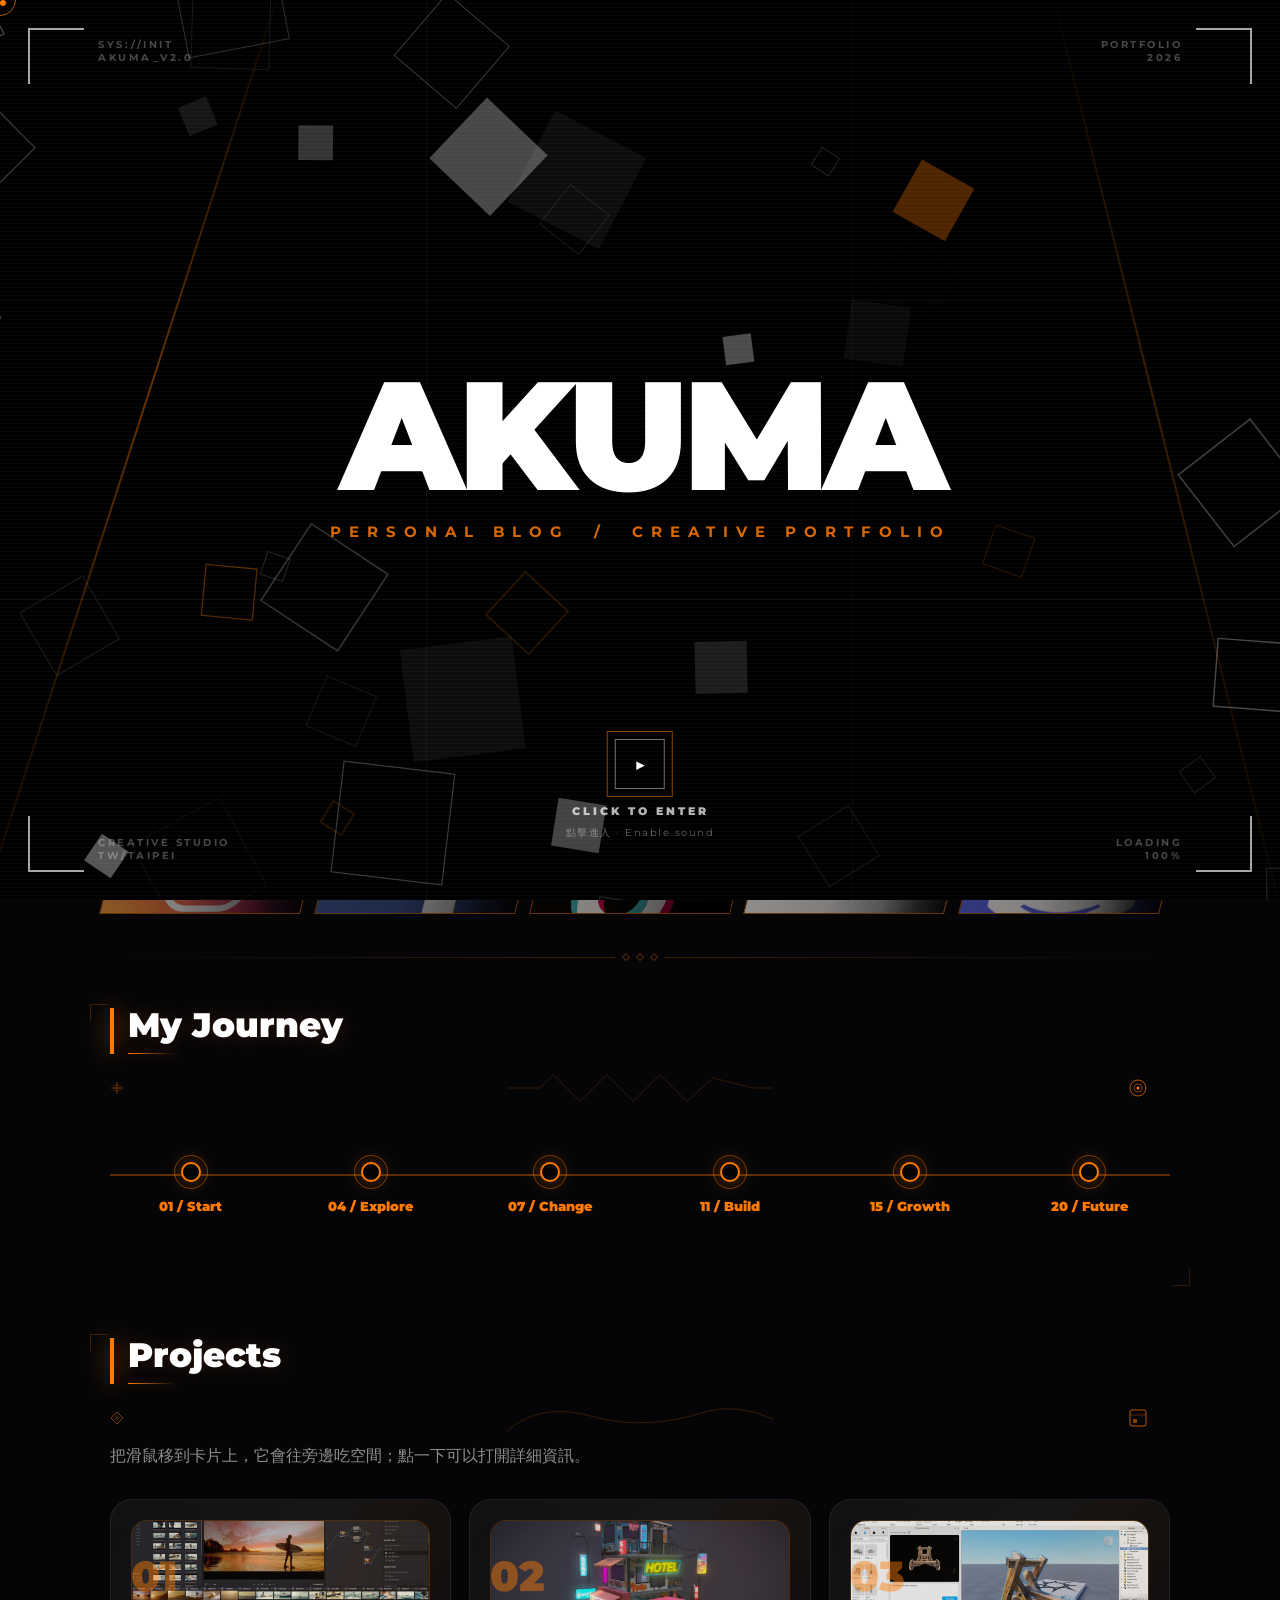
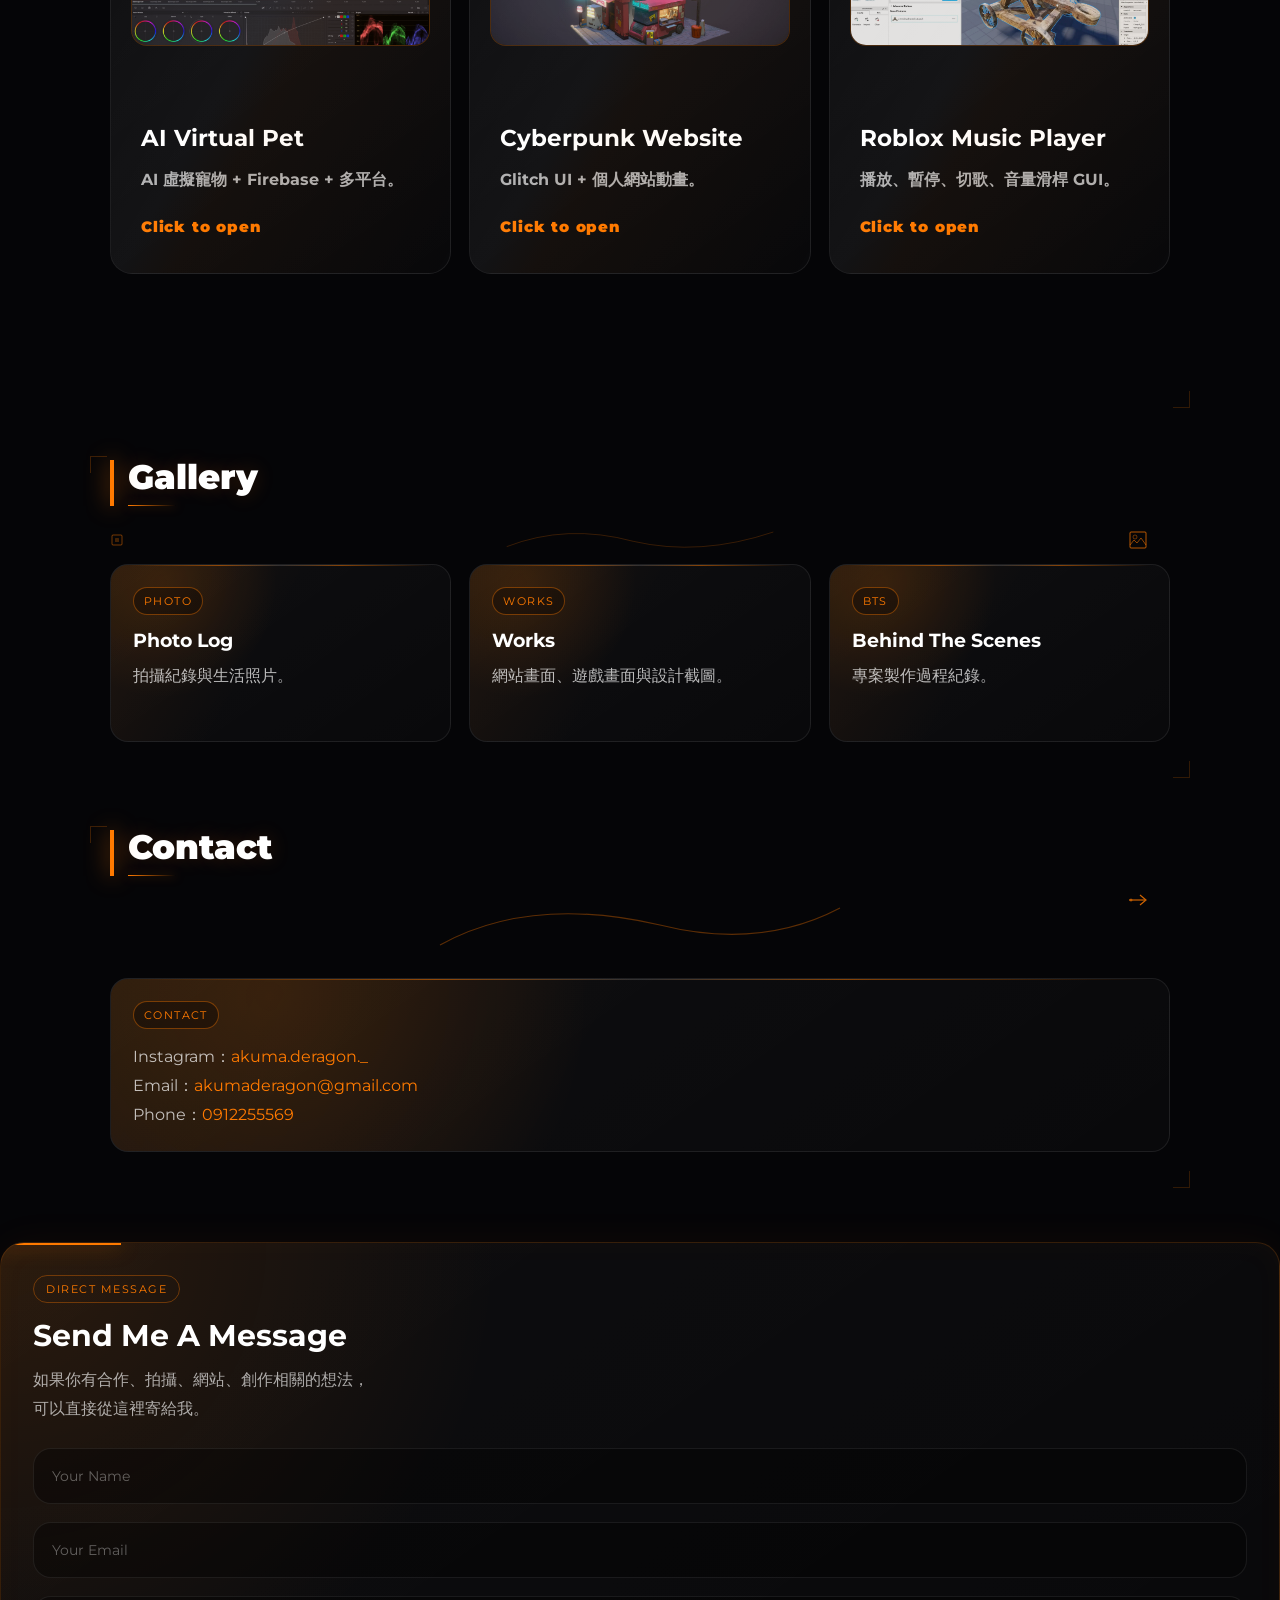
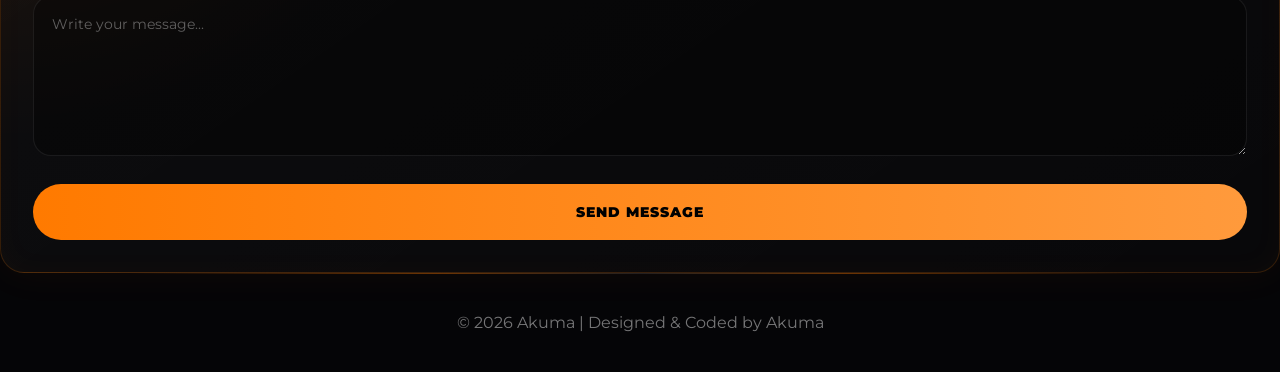
==== index.html @ a2ca06d3 "Rename 個人網頁.html to index.html" ====
<!DOCTYPE html>
<html lang="zh-Hant">
<head>
<meta charset="UTF-8">
<meta name="viewport" content="width=device-width, initial-scale=1.0">
<title>AKUMA</title>

<link href="https://fonts.googleapis.com/css2?family=Montserrat:wght@700;800;900&display=swap" rel="stylesheet">
<link rel="stylesheet" href="個人網站.css">
</head>

<body>

<div id="luxLines" aria-hidden="true"></div>

<div id="cursor"></div>
<div id="cursorDot"></div>

<canvas id="particleCanvas"></canvas>
<div id="pageVeil"></div>

<!-- ══ BRUTALIST GEOMETRIC INTRO ══ -->
<div id="geoIntro">
  <div id="sceneWipe">
  <div class="wipeCore"></div>
</div>
<div id="wipeTransition"></div>
  <!-- corner brackets -->
  <div class="geoBracket tl"></div>
  <div class="geoBracket tr"></div>
  <div class="geoBracket bl"></div>
  <div class="geoBracket br"></div>

  <!-- HUD labels -->
  <div class="geoHud topLeft">SYS://INIT<br>AKUMA_v2.0</div>
  <div class="geoHud topRight">PORTFOLIO<br>2026</div>
  <div class="geoHud botLeft">CREATIVE STUDIO<br>TW/TAIPEI</div>
  <div class="geoHud botRight">LOADING<br><span id="geoLoadPct">000</span>%</div>

  <!-- diagonal accents -->
  <div class="geoDiag" style="left:22%;top:-20px;transform:rotate(18deg);"></div>
  <div class="geoDiag" style="right:18%;top:-20px;transform:rotate(-14deg);opacity:.6;"></div>

  <!-- grid lines -->
  <div class="geoGridH" style="top:33.3%"></div>
  <div class="geoGridH" style="top:66.6%"></div>
  <div class="geoGridV" style="left:33.3%"></div>
  <div class="geoGridV" style="left:66.6%"></div>

  <!-- rotating squares canvas -->
  <canvas class="geoCanvas" id="geoCanvas"></canvas>

  <!-- white flash -->
  <div id="geoFlash"></div>

  <!-- main text -->
  <div id="geoTextBlock">
    <div id="geoName">AKUMA</div>
    <div id="geoSub">Personal Blog &nbsp;/&nbsp; Creative Portfolio</div>
  </div>

  <!-- enter button -->
  <div id="geoEnterBtn">
    <div class="geoEnterRing">
      <div class="geoEnterIcon">▶</div>
    </div>
    <h2>CLICK TO ENTER</h2>
    <p>點擊進入 · Enable sound</p>
  </div>



  <!-- SCENE 2：AKUMA 5 → 7 → 9 字樣動畫（由個人網頁(1)結合） -->
  <div id="akumaStageScene">
    <div class="personFlash" id="personFlash"></div>

    <div id="textStage">
      <div id="mainText">AKUMA</div>

      <div id="stageWords">
        <div>akuma akuma akuma</div>
        <div>akuma akuma akuma</div>
        <div>akuma akuma akuma</div>
        <div>akuma akuma akuma</div>
        <div>akuma akuma akuma</div>
        <div>akuma akuma akuma</div>
        <div>akuma akuma akuma</div>
        <div>akuma akuma akuma</div>
        <div>akuma akuma akuma</div>
      </div>
    </div>
  </div>

  <audio id="glitchSound" preload="none" src="glitch.mp3"></audio>
  <audio id="enterSound" preload="none" src="enter.mp3"></audio>
  <audio id="stageHitSound" preload="none" src="stage-hit.mp3"></audio>
  <audio id="siteBgm" preload="auto" src="site-bgm.mp3" loop></audio>

</div>
<!-- ══ END INTRO ══ -->

<div id="site">

<header>
  <nav>
    <a class="logo" href="#">A<span>K</span>UMA</a>

    <div class="navLinks">
      <a href="#about">About</a>
      <a href="#myjourney">My Journey</a>
      <a href="#projects">Projects</a>
      <a href="#gallery">Gallery</a>
      <a href="#contact">Contact</a>
    </div>
  </nav>
</header>

<section class="hero bannerHero">
  <div class="heroTopLine"></div>
  <div class="heroBottomLine"></div>

  <!-- decorative corner brackets -->
  <div class="heroBracket tl"></div>
  <div class="heroBracket br"></div>
  <!-- scan stripe accent -->
  <div class="heroScanStripe"></div>
  <!-- diagonal neon slash -->
  <div class="heroSlash"></div>
  <!-- system tag -->
  <div class="heroSysTag">SYS://AKUMA_PORTFOLIO_v2.0</div>

  <div class="heroLeft">
    <h1 class="stageTitle">
      <span data-text="akuma">akuma</span>
    </h1>

    <p class="subTitle">personal blog / creative portfolio</p>

    <div class="heroTextBox">
      <p>
        我把遊戲、網站、影像和音樂做成自己的世界觀。<br>
        這裡會記錄我的作品、經歷、想法和創作過程。
      </p>
    </div>
  </div>

  <div class="heroRight bannerProfile">
    <div class="profileFrame">
      <div class="scarX"></div>
      <img src="akuma2.png" alt="Akuma Profile">
      <div class="profileGlow"></div>
    </div>
  </div>
  </div>

</section>

<section class="section" id="about">
  <h2 class="sectionTitle">About Me</h2>

  <div class="sectionDeco" aria-hidden="true">
    <svg class="decoPath" viewBox="0 0 420 60" fill="none">
      <path d="M 10,45 Q 80,8 180,30 Q 260,48 380,15" stroke="rgba(255,122,0,0.3)" stroke-width="1" stroke-dasharray="5 4" fill="none"/>
    </svg>
    <!-- SVG 幾何終點 -->
    <svg class="decoGeoEnd" viewBox="0 0 22 22" fill="none" xmlns="http://www.w3.org/2000/svg">
      <rect x="6" y="6" width="10" height="10" stroke="rgba(255,122,0,0.85)" stroke-width="1.2" transform="rotate(45 11 11)"/>
      <circle cx="11" cy="11" r="2" fill="#ff7a00" opacity="0.9"/>
    </svg>
    <!-- SVG 幾何起點 -->
    <svg class="decoGeoStart" viewBox="0 0 14 14" fill="none" xmlns="http://www.w3.org/2000/svg">
      <polygon points="7,1 13,7 7,13 1,7" stroke="rgba(255,122,0,0.5)" stroke-width="1" fill="none"/>
    </svg>
  </div>

  <div class="aboutBox decoratedBox">
    <div class="boxTag">ABOUT / AKUMA</div>
    <p>
      我是 Akuma，喜歡做有氛圍、有節奏、有世界觀的作品。<br><br>
      我的風格偏向 Cyberpunk、Glitch、Dark UI 和 Neon。  
      我想把網站、影像、遊戲、音樂都做成像一個完整宇宙一樣的東西。
    </p>
  </div>
</section>

<section class="socialStripSection">
  <div class="socialStrip">

    <a href="https://instagram.com/akuma.deragon._" target="_blank" class="socialSlash">
      <div class="socialIcon">
        <img src="instagram.png" alt="Instagram">
      </div>
      <div class="socialText">
        <span>IG</span>
        <strong>Instagram</strong>
      </div>
    </a>

    <a href="https://discord.com/channels/679627507003293696/900736763436339302/1498738685599023104" target="_blank" class="socialSlash">
      <div class="socialIcon">
        <img src="facebook.png" alt="Facebook">
      </div>
      <div class="socialText">
        <span>FB</span>
        <strong>Facebook</strong>
      </div>
    </a>

    <a href="https://www.tiktok.com/@akufilmsstudio?is_from_webapp=1&sender_device=pc" target="_blank" class="socialSlash">
      <div class="socialIcon">
        <img src="tiktok.png" alt="TikTok">
      </div>
      <div class="socialText">
        <span>TT</span>
        <strong>TikTok</strong>
      </div>
    </a>

    <a href="https://www.youtube.com/@akumaderagon" target="_blank" class="socialSlash">
      <div class="socialIcon">
        <img src="youtube.png" alt="YouTube">
      </div>
      <div class="socialText">
        <span>YT</span>
        <strong>YouTube</strong>
      </div>
    </a>

    <a href="https://discord.gg/h5Q9GkmM" target="_blank" class="socialSlash">
      <div class="socialIcon">
        <img src="discord.png" alt="Discord">
      </div>
      <div class="socialText">
        <span>DC</span>
        <strong>Discord</strong>
      </div>
    </a>

  </div>
</section>

<div class="luxDivider" aria-hidden="true"><div class="luxDivDiamond"></div><div class="luxDivDiamond"></div><div class="luxDivDiamond"></div></div>

<section class="section" id="myjourney">
  <h2 class="sectionTitle">My Journey</h2>

  <div class="sectionDeco" aria-hidden="true">
    <svg class="decoPath" viewBox="0 0 420 60" fill="none">
      <path d="M 10,30 L 60,30 L 80,10 L 120,50 L 160,10 L 200,50 L 240,10 L 280,50 L 320,15 L 380,30 L 410,30" stroke="rgba(255,122,0,0.28)" stroke-width="1" stroke-dasharray="4 4" fill="none"/>
    </svg>
    <svg class="decoGeoEnd" viewBox="0 0 22 22" fill="none" xmlns="http://www.w3.org/2000/svg">
      <circle cx="11" cy="11" r="8" stroke="rgba(255,122,0,0.7)" stroke-width="1"/>
      <circle cx="11" cy="11" r="4" stroke="rgba(255,122,0,0.5)" stroke-width="1"/>
      <circle cx="11" cy="11" r="1.5" fill="#ff7a00"/>
    </svg>
    <svg class="decoGeoStart" viewBox="0 0 14 14" fill="none" xmlns="http://www.w3.org/2000/svg">
      <line x1="7" y1="1" x2="7" y2="13" stroke="rgba(255,122,0,0.4)" stroke-width="1"/>
      <line x1="1" y1="7" x2="13" y2="7" stroke="rgba(255,122,0,0.4)" stroke-width="1"/>
      <rect x="4" y="4" width="6" height="6" stroke="rgba(255,122,0,0.3)" stroke-width="0.8" fill="none"/>
    </svg>
  </div>

  <div class="horizontalTimeline">

    <div class="timePoint">
      <button class="dot" type="button"></button>
      <span>01 / Start</span>

      <div class="story">
        <p>
          這是故事的開始。那時候我開始真正思考自己想做什麼。
        </p>
      </div>
    </div>

    <div class="timePoint">
      <button class="dot" type="button"></button>
      <span>04 / Explore</span>

      <div class="story">
        <p>
          我開始接觸不同的創作方式，像是網站、剪輯、音樂和遊戲。
        </p>
      </div>
    </div>

    <div class="timePoint">
      <button class="dot" type="button"></button>
      <span>07 / Change</span>

      <div class="story">
        <p>
          某些事情改變了我的方向，也讓我重新看待創作。
        </p>
      </div>
    </div>

    <div class="timePoint">
      <button class="dot" type="button"></button>
      <span>11 / Build</span>

      <div class="story">
        <p>
          我開始把想法真的做出來，不只是想，而是慢慢變成作品。
        </p>
      </div>
    </div>

    <div class="timePoint">
      <button class="dot" type="button"></button>
      <span>15 / Growth</span>

      <div class="story">
        <p>
          開始把網站、影片、音樂和遊戲慢慢變成自己的世界。
        </p>
      </div>
    </div>

    <div class="timePoint">
      <button class="dot" type="button"></button>
      <span>20 / Future</span>

      <div class="story">
        <p>
          未來我想做出更完整的作品，包含個人品牌、工作室和更多大型專案。
        </p>
      </div>
    </div>

  </div>
</section>

<section class="section" id="projects">
  <h2 class="sectionTitle">Projects</h2>

  <div class="sectionDeco" aria-hidden="true">
    <svg class="decoPath" viewBox="0 0 420 60" fill="none">
      <path d="M 10,50 Q 60,5 140,28 Q 220,50 310,20 Q 360,8 410,32" stroke="rgba(255,122,0,0.3)" stroke-width="1" stroke-dasharray="5 4" fill="none"/>
    </svg>
    <svg class="decoGeoEnd" viewBox="0 0 22 22" fill="none" xmlns="http://www.w3.org/2000/svg">
      <rect x="3" y="3" width="16" height="16" rx="2" stroke="rgba(255,122,0,0.7)" stroke-width="1"/>
      <line x1="3" y1="8" x2="19" y2="8" stroke="rgba(255,122,0,0.4)" stroke-width="0.8"/>
      <rect x="6" y="12" width="4" height="4" fill="rgba(255,122,0,0.5)" rx="0.5"/>
    </svg>
    <svg class="decoGeoStart" viewBox="0 0 14 14" fill="none" xmlns="http://www.w3.org/2000/svg">
      <polygon points="7,1 13,7 7,13 1,7" stroke="rgba(255,122,0,0.5)" stroke-width="1" fill="none"/>
      <polygon points="7,4 10,7 7,10 4,7" fill="rgba(255,122,0,0.2)"/>
    </svg>
  </div>

  <p class="sectionIntro">
    把滑鼠移到卡片上，它會往旁邊吃空間；點一下可以打開詳細資訊。
  </p>

  <div class="projectFlex">

    <div class="projectCard" data-project="pet">
      <div class="projectPreview">
        <img src="pet-preview.png" alt="AI Virtual Pet Preview">
      </div>

      <div class="projectNumber">01</div>

      <div class="projectContent">
        <h3>AI Virtual Pet</h3>
        <p>AI 虛擬寵物 + Firebase + 多平台。</p>
        <button class="openProject" type="button">Click to open</button>
      </div>
    </div>

    <div class="projectCard" data-project="cyberpunk">
      <div class="projectPreview">
        <img src="cyberpunk-preview.png" alt="Cyberpunk Website Preview">
      </div>

      <div class="projectNumber">02</div>

      <div class="projectContent">
        <h3>Cyberpunk Website</h3>
        <p>Glitch UI + 個人網站動畫。</p>
        <button class="openProject" type="button">Click to open</button>
      </div>
    </div>

    <div class="projectCard" data-project="roblox">
      <div class="projectPreview">
        <img src="roblox-preview.png" alt="Roblox Music Player Preview">
      </div>

      <div class="projectNumber">03</div>

      <div class="projectContent">
        <h3>Roblox Music Player</h3>
        <p>播放、暫停、切歌、音量滑桿 GUI。</p>
        <button class="openProject" type="button">Click to open</button>
      </div>
    </div>

  </div>

  <div class="projectDetail" id="projectDetail">
    <button class="closeProject" type="button">×</button>

    <div class="detailImage">
      <img id="detailImage" src="cyberpunk-preview.png" alt="Project Preview">
    </div>

    <div class="detailText">
      <p class="detailLabel">SELECTED PROJECT</p>
      <h3 id="detailTitle">Cyberpunk Website</h3>
      <p id="detailDesc">
        這是一個以 Cyberpunk、Glitch、Dark UI 為核心風格的個人網站。
      </p>

      <div class="detailGrid">
        <div>
          <span>TYPE</span>
          <strong id="detailType">Website</strong>
        </div>

        <div>
          <span>STYLE</span>
          <strong id="detailStyle">Cyberpunk / Glitch</strong>
        </div>

        <div>
          <span>STATUS</span>
          <strong id="detailStatus">Building</strong>
        </div>
      </div>
    </div>
  </div>
</section>

<section class="section" id="gallery">
  <h2 class="sectionTitle">Gallery</h2>

  <div class="sectionDeco" aria-hidden="true">
    <svg class="decoPath" viewBox="0 0 420 60" fill="none">
      <path d="M 10,40 Q 100,5 200,32 Q 300,55 410,18" stroke="rgba(255,122,0,0.3)" stroke-width="1" stroke-dasharray="5 4" fill="none"/>
    </svg>
    <svg class="decoGeoEnd" viewBox="0 0 22 22" fill="none" xmlns="http://www.w3.org/2000/svg">
      <rect x="3" y="3" width="16" height="16" rx="1" stroke="rgba(255,122,0,0.7)" stroke-width="1"/>
      <circle cx="8" cy="8" r="2" stroke="rgba(255,122,0,0.5)" stroke-width="0.8"/>
      <polyline points="3,16 7,11 10,14 14,9 19,16" stroke="rgba(255,122,0,0.6)" stroke-width="0.9" fill="none"/>
    </svg>
    <svg class="decoGeoStart" viewBox="0 0 14 14" fill="none" xmlns="http://www.w3.org/2000/svg">
      <rect x="2" y="2" width="10" height="10" rx="1" stroke="rgba(255,122,0,0.45)" stroke-width="1" fill="none"/>
      <rect x="5" y="5" width="4" height="4" fill="rgba(255,122,0,0.25)" rx="0.5"/>
    </svg>
  </div>

  <div class="grid">
    <a class="card decoratedBox galleryLink" href="gallery-photo.html">
      <div class="boxTag">PHOTO</div>
      <h3>Photo Log</h3>
      <p>拍攝紀錄與生活照片。</p>
      <div class="cardArrow">→ OPEN</div>
    </a>

    <a class="card decoratedBox galleryLink" href="gallery-works.html">
      <div class="boxTag">WORKS</div>
      <h3>Works</h3>
      <p>網站畫面、遊戲畫面與設計截圖。</p>
      <div class="cardArrow">→ OPEN</div>
    </a>

    <a class="card decoratedBox galleryLink" href="gallery-bts.html">
      <div class="boxTag">BTS</div>
      <h3>Behind The Scenes</h3>
      <p>專案製作過程紀錄。</p>
      <div class="cardArrow">→ OPEN</div>
    </a>
  </div>
</section>

<section class="section" id="contact">
  <h2 class="sectionTitle">Contact</h2>

  <div class="sectionPlane" aria-hidden="true">
    <svg class="planePath" viewBox="0 0 420 80" fill="none" xmlns="http://www.w3.org/2000/svg">
      <path d="M 10,55 Q 100,5 230,35 Q 330,60 410,18" stroke="rgba(255,122,0,0.35)" stroke-width="1.2" stroke-dasharray="6 5" fill="none"/>
    </svg>
    <!-- 幾何箭頭終點 -->
    <svg style="position:absolute;right:2%;top:10px;width:22px;height:22px;opacity:0;animation:decoIconIn .6s ease forwards;animation-delay:2.2s;" viewBox="0 0 22 22" fill="none" xmlns="http://www.w3.org/2000/svg">
      <line x1="2" y1="11" x2="18" y2="11" stroke="rgba(255,122,0,0.8)" stroke-width="1.2"/>
      <polyline points="13,6 19,11 13,16" stroke="rgba(255,122,0,0.8)" stroke-width="1.2" fill="none"/>
      <circle cx="4" cy="11" r="1.5" fill="rgba(255,122,0,0.5)"/>
    </svg>
  </div>

  <div class="contactBox decoratedBox">
    <div class="boxTag">CONTACT</div>
    <p>Instagram：<span class="orange">akuma.deragon._</span></p>
    <p>Email：<span class="orange">akumaderagon@gmail.com</span></p>
    <p>Phone：<span class="orange">0912255569</span></p>
  </div>
</section>

<div class="mailWrap">
  <div class="mailHeader">
    <p class="mailTag">DIRECT MESSAGE</p>
    <h3>Send Me A Message</h3>
    <p class="mailSub">
      如果你有合作、拍攝、網站、創作相關的想法，<br>
      可以直接從這裡寄給我。
    </p>
  </div>

  <form action="https://formspree.io/f/xgorgedr" method="POST" class="mailForm">
    <div class="inputBox">
      <input type="text" name="name" placeholder="Your Name" required>
    </div>

    <div class="inputBox">
      <input type="email" name="email" placeholder="Your Email" required>
    </div>

    <div class="inputBox">
      <textarea name="message" placeholder="Write your message..." required></textarea>
    </div>

    <button type="submit" class="sendBtn">
      <span>SEND MESSAGE</span>
    </button>
  </form>
</div>

<footer>
  © 2026 Akuma | Designed & Coded by Akuma
</footer>

</div>

<div id="bgmControl">

  <!-- 橘色三角（收合小 / 展開大） -->
  <div id="bgmTriangle">
    <button id="muteBtn" type="button">ON</button>
  </div>

  <!-- BGM VOLUME 文字：獨立在三角外，不受 clip-path 影響 -->
  <svg id="bgmTriLabel" viewBox="0 0 90 90" xmlns="http://www.w3.org/2000/svg">
    <defs>
      <path id="diag" d="M 20,70 L 70,20"/>
    </defs>
    <text font-size="7" font-weight="900" fill="white" letter-spacing="1.5" text-anchor="middle">
      <textPath href="#diag" startOffset="50%">BGM VOLUME</textPath>
    </text>
  </svg>

  <!-- 滑桿 + 數值：展開後顯示 -->
  <div id="bgmSliderWrap">
    <span id="bgmPct">20%</span>
    <input id="volumeSlider" type="range" min="0" max="100" step="1" value="20">
  </div>

</div>
<script>
/* ── INTRO：Click To Enter → AKUMA 5/7/9 → Game-like website transition ── */
const geoIntro      = document.getElementById("geoIntro");
const geoCanvas     = document.getElementById("geoCanvas");
const geoFlash      = document.getElementById("geoFlash");
const geoTextBlock  = document.getElementById("geoTextBlock");
const geoName       = document.getElementById("geoName");
const geoSub        = document.getElementById("geoSub");
const geoEnterBtn   = document.getElementById("geoEnterBtn");
const geoLoadPct    = document.getElementById("geoLoadPct");
const site          = document.getElementById("site");

const akumaStageScene = document.getElementById("akumaStageScene");
const mainText        = document.getElementById("mainText");
const stageWords      = document.getElementById("stageWords");
const personFlash     = document.getElementById("personFlash");

const glitchSound = document.getElementById("glitchSound");
const enterSound  = document.getElementById("enterSound");
const stageHitSound = document.getElementById("stageHitSound");
const siteBgm = document.getElementById("siteBgm");
const bgmControl   = document.getElementById("bgmControl");
const bgmTriangle  = document.getElementById("bgmTriangle");
const bgmSliderWrap= document.getElementById("bgmSliderWrap");
const muteBtn      = document.getElementById("muteBtn");
const volumeSlider = document.getElementById("volumeSlider");
const bgmPct       = document.getElementById("bgmPct");

let siteBgmMuted  = false;
let siteBgmVolume = 0.20;
let bgmPanelOpen  = false;

function playStageHit(){
  if(!stageHitSound) return;

  try{
    stageHitSound.pause();
    stageHitSound.currentTime = 0;
    stageHitSound.volume = 0.25;

    const playPromise = stageHitSound.play();

    if(playPromise !== undefined){
      playPromise.catch(err=>{
        console.log("stage sound blocked:", err);
      });
    }

  }catch(err){
    console.log(err);
  }
}

let introStarted = false;
let animRunning = true;

/* ── Skip intro：sessionStorage 記錄，任何方式返回都有效 ── */
function skipIntro(){
  animRunning = false;
  if(geoIntro){ geoIntro.style.display = "none"; geoIntro.classList.add("hidden"); }
  if(site){
    site.style.visibility = "visible";
    site.style.opacity    = "1";
    site.style.transform  = "none";
  }
  showBgmControl();
}

(function(){
  const shouldSkip =
    sessionStorage.getItem("akuma_entered") === "1" ||
    new URLSearchParams(window.location.search).get("skip") === "1";

  if(shouldSkip){
    skipIntro();
    history.replaceState(null,"",window.location.pathname + window.location.hash);
  }

  /* bfcache 側鍵返回 */
  window.addEventListener("pageshow", function(e){
    if(e.persisted){ skipIntro(); }
  });
})();

function playGlitch(){
  if(!glitchSound) return;
  glitchSound.volume = 0.5;
  glitchSound.currentTime = 0;
  glitchSound.play().catch(()=>{});
}

function playEnter(){
  if(!enterSound) return;
  enterSound.volume = 0.5;
  enterSound.currentTime = 0;
  enterSound.play().catch(()=>{});
}
function unlockSiteBgm(){
  if(!siteBgm) return;

  siteBgm.volume = 0;
  siteBgm.muted = true;

  const p = siteBgm.play();
  if(p !== undefined){
    p.catch(()=>{});
  }
}

function syncBgmUI(){
  const pct = Math.round(siteBgmVolume * 100);
  if(volumeSlider) volumeSlider.value = pct;
  if(bgmPct) bgmPct.textContent = pct + "%";
  if(muteBtn){
    muteBtn.textContent = siteBgmMuted ? "MUTE" : "ON";
    muteBtn.classList.toggle("muted", siteBgmMuted);
  }
  if(bgmTriangle) bgmTriangle.classList.toggle("open", bgmPanelOpen);
  if(bgmSliderWrap) bgmSliderWrap.classList.toggle("open", bgmPanelOpen);
}

function showBgmControl(){
  if(!bgmControl) return;
  /* 確保直接掛在 body，不受任何祖先 transform/filter 影響 */
  if(bgmControl.parentNode !== document.body){
    document.body.appendChild(bgmControl);
  }
  bgmControl.style.display  = "block";
  bgmControl.style.position = "fixed";
  bgmControl.style.right    = "0";
  bgmControl.style.bottom   = "0";
  bgmControl.style.left     = "auto";
  bgmControl.style.top      = "auto";
  bgmControl.classList.add("show");
}

function playSiteBgm(){
  if(!siteBgm) return;
  siteBgmVolume = 0.20;
  siteBgm.volume = siteBgmVolume;
  siteBgm.muted = siteBgmMuted;
  syncBgmUI();
  const p = siteBgm.play();
  if(p !== undefined){
    p.catch(err=>{ console.log("site bgm blocked:", err); });
  }
}

// 點三角展開/收合
if(bgmTriangle){
  bgmTriangle.addEventListener("click", (e)=>{
    // muteBtn 在三角內，避免重複觸發
    if(e.target === muteBtn) return;
    e.stopPropagation();
    bgmPanelOpen = !bgmPanelOpen;
    syncBgmUI();
  });
}

if(muteBtn){
  muteBtn.addEventListener("click", (e)=>{
    e.stopPropagation();
    siteBgmMuted = !siteBgmMuted;
    if(siteBgm) siteBgm.muted = siteBgmMuted;
    syncBgmUI();
  });
}

document.addEventListener("click", (e)=>{
  if(bgmPanelOpen && bgmControl && !bgmControl.contains(e.target)){
    bgmPanelOpen = false;
    syncBgmUI();
  }
});

if(volumeSlider){
  volumeSlider.addEventListener("input", ()=>{
    siteBgmVolume = Number(volumeSlider.value) / 100;
    if(siteBgm){
      siteBgm.volume = siteBgmVolume;
      siteBgmMuted = siteBgmVolume <= 0;
      siteBgm.muted = siteBgmMuted;
    }
    syncBgmUI();
  });
}

syncBgmUI();

/* BGM canvas removed - using CSS clip-path instead */

function randomBetween(a, b){
  return a + Math.random() * (b - a);
}

/* ── Geometric click screen canvas ── */
const ctx2 = geoCanvas ? geoCanvas.getContext("2d") : null;
let squares = [];

function resizeGeo(){
  if(!geoCanvas) return;
  geoCanvas.width = window.innerWidth;
  geoCanvas.height = window.innerHeight;
}
resizeGeo();
window.addEventListener("resize", resizeGeo);

function spawnSquare(){
  if(!geoCanvas) return;
  const size = randomBetween(18, 120);
  squares.push({
    x: randomBetween(-100, window.innerWidth + 100),
    y: randomBetween(-100, window.innerHeight + 100),
    size,
    rot: randomBetween(0, Math.PI * 2),
    rotSpeed: randomBetween(0.004, 0.028) * (Math.random() > .5 ? 1 : -1),
    alpha: randomBetween(0.04, 0.38),
    filled: Math.random() > 0.72,
    color: Math.random() > 0.82 ? "rgba(255,122,0," : "rgba(255,255,255,",
    vx: randomBetween(-0.3, 0.3),
    vy: randomBetween(-0.2, 0.15),
    life: 1,
    decay: randomBetween(0.0005, 0.0018)
  });
}

for(let i = 0; i < 48; i++) spawnSquare();

function drawSquares(){
  if(!ctx2 || !geoCanvas) return;
  ctx2.clearRect(0, 0, geoCanvas.width, geoCanvas.height);

  squares.forEach((s, i)=>{
    s.rot += s.rotSpeed;
    s.x += s.vx;
    s.y += s.vy;
    s.life -= s.decay;

    if(s.life <= 0){
      squares[i] = null;
      return;
    }

    const alpha = s.alpha * s.life;
    ctx2.save();
    ctx2.translate(s.x, s.y);
    ctx2.rotate(s.rot);

    const half = s.size / 2;
    if(s.filled){
      ctx2.fillStyle = s.color + alpha + ")";
      ctx2.fillRect(-half, -half, s.size, s.size);
    }else{
      ctx2.strokeStyle = s.color + alpha + ")";
      ctx2.lineWidth = randomBetween(.5, 1.8);
      ctx2.strokeRect(-half, -half, s.size, s.size);
    }

    ctx2.restore();
  });

  squares = squares.filter(Boolean);
  while(squares.length < 48) spawnSquare();

  if(animRunning) requestAnimationFrame(drawSquares);
}
drawSquares();

/* ── Loading counter ── */
let pct = 0;
const loadTimer = setInterval(()=>{
  pct += Math.floor(randomBetween(2, 11));
  if(pct >= 100){
    pct = 100;
    clearInterval(loadTimer);
  }
  if(geoLoadPct) geoLoadPct.textContent = String(pct).padStart(3, "0");
}, 55);

setTimeout(()=>geoName && geoName.classList.add("show"), 300);
setTimeout(()=>geoSub && geoSub.classList.add("show"), 900);
setTimeout(()=>geoEnterBtn && geoEnterBtn.classList.add("show"), 1400);

function doFlash(opacity, duration){
  return new Promise(resolve=>{
    if(!geoFlash){ resolve(); return; }

    geoFlash.style.display = "block";
    geoFlash.style.transition = "none";
    geoFlash.style.opacity = opacity;

    setTimeout(()=>{
      geoFlash.style.transition = `opacity ${duration}ms ease`;
      geoFlash.style.opacity = "0";
      setTimeout(resolve, duration + 20);
    }, 35);
  });
}

async function startGeoIntro(){

  if(introStarted) return;
  unlockSiteBgm();
  if(stageHitSound){
    stageHitSound.volume = 0;
    stageHitSound.play().then(()=>{
      stageHitSound.pause();
      stageHitSound.currentTime = 0;
      stageHitSound.volume = 0.35;
    }).catch(()=>{});
  }

  if(!geoEnterBtn || !geoEnterBtn.classList.contains("show")) return;

  introStarted = true;
  geoEnterBtn.style.pointerEvents = "none";
  playGlitch();

  if(geoTextBlock) geoTextBlock.classList.add("hide");
  geoEnterBtn.classList.add("hide");

  await doFlash("0.45", 70);
  await new Promise(r=>setTimeout(r, 80));

  if(geoFlash){
    geoFlash.style.opacity = "0";
    geoFlash.style.display = "none";
  }

  startAkumaStage();
}

if(geoEnterBtn){
  geoEnterBtn.addEventListener("click", e=>{
    e.stopPropagation();
    startGeoIntro();
  });
}

if(geoIntro){
  geoIntro.addEventListener("click", ()=>{
    if(geoEnterBtn && geoEnterBtn.classList.contains("show")){
      startGeoIntro();
    }
  });
}

/* ── AKUMA 5 → 7 → 9 scene ── */
function flashWhite(){
  if(!stageWords) return;
  stageWords.classList.add("flashWhite");
  setTimeout(()=>stageWords.classList.remove("flashWhite"), 45);
}

function startAkumaStage(){
  if(!akumaStageScene) return enterWebsite();

  akumaStageScene.classList.add("show");

  setTimeout(()=>{
    if(!mainText) return;
    mainText.style.opacity = "1";
    mainText.style.transform = "translateX(0)";
  }, 160);

  setTimeout(()=>{
    if(!personFlash) return;
    personFlash.style.opacity = "1";
    personFlash.classList.add("tripleFlashOut");

    setTimeout(()=>{
      personFlash.classList.remove("tripleFlashOut");
      personFlash.style.opacity = "1";
    }, 180);
  }, 420);

  setTimeout(()=>{
    if(mainText) mainText.style.opacity = "0";
    stageEffect();
  }, 720);
}

function stageEffect(){
  if(!stageWords){
    enterWebsite();
    return;
  }

  stageWords.style.opacity = "1";

 stageWords.className = "five";
flashWhite();
playStageHit();

  setTimeout(()=>{
    stageWords.className = "seven";
    flashWhite();
    playStageHit();
  }, 280);

  setTimeout(()=>{
    stageWords.className = "nine merge";
    flashWhite();
    playStageHit();
  }, 560);

  setTimeout(()=>flashWhite(), 760);

  setTimeout(()=>{
    
    stageWords.classList.add("explode");
    if(personFlash) personFlash.classList.add("tripleFlashOut");
  }, 980);

  setTimeout(()=>{
    stageWords.style.opacity = "0";
    stageWords.className = "";

    if(personFlash){
      personFlash.style.opacity = "0";
      personFlash.classList.remove("tripleFlashOut");
    }

    if(akumaStageScene) akumaStageScene.classList.add("finish");
  }, 1500);

  setTimeout(()=>enterWebsite(), 1720);
}

function enterWebsite(){
  geoFlash.style.opacity = "0";
  geoFlash.style.display = "none";

  /* 記錄已進入過，之後任何方式返回都跳過 intro */
  sessionStorage.setItem("akuma_entered", "1");

  geoIntro.classList.add("introCollapse");

  setTimeout(()=>{
    animRunning = false;

    geoIntro.style.display = "none";
    geoIntro.classList.add("hidden");

    /* 黑幕遮住進場卡頓 */
    const blackout = document.createElement("div");
    blackout.id = "enterBlackout";
    blackout.style.cssText = [
      "position:fixed","inset:0","background:#000","z-index:99999",
      "pointer-events:none","opacity:1","transition:opacity 0.8s ease"
    ].join(";");
    document.body.appendChild(blackout);

    site.style.visibility = "visible";
    site.classList.add("gameEnter");
    showBgmControl();
    playEnter();
    playSiteBgm();

    const title = document.querySelector(".stageTitle");
    if(title) title.classList.add("animate");

    /* 1.2秒後黑幕淡出 */
    setTimeout(()=>{
      blackout.style.opacity = "0";
      setTimeout(()=> blackout.remove(), 850);
    }, 1200);

  }, 520);
}

/* ── Gallery card click transition ── */
document.querySelectorAll("a.galleryLink").forEach(link => {
  link.addEventListener("click", function(e){
    e.preventDefault();
    const href = this.href;

    const flash = document.createElement("div");
    flash.style.cssText = [
      "position:fixed","inset:0","z-index:999999",
      "background:#fff","opacity:0","pointer-events:none",
      "transition:opacity 0.06s ease"
    ].join(";");
    document.body.appendChild(flash);

    /* 閃 1 → 滅 → 閃 2 → fade 黑 0.8s → 跳頁 */
    requestAnimationFrame(()=>{
      flash.style.opacity = "1";                        // 第一閃亮
      setTimeout(()=>{
        flash.style.opacity = "0";                      // 第一閃滅
        setTimeout(()=>{
          flash.style.opacity = "1";                    // 第二閃亮
          setTimeout(()=>{
            flash.style.opacity = "0";                  // 第二閃滅
            setTimeout(()=>{
              flash.style.background = "#000";
              flash.style.transition = "opacity 0.8s ease";
              flash.style.opacity    = "1";             // fade 黑
              setTimeout(()=>{ window.location.href = href; }, 820);
            }, 60);
          }, 60);
        }, 60);
      }, 60);
    });
  });
});
document.querySelectorAll(".timePoint .dot").forEach(dot=>{
  dot.addEventListener("click", ()=>{
    const point = dot.closest(".timePoint");
    const story = point.querySelector(".story");

    point.classList.toggle("open");

    if(story.style.maxHeight){
      story.style.maxHeight = null;
    }else{
      story.style.maxHeight = story.scrollHeight + "px";
    }
  });
});

/* ── Custom cursor ── */
const cursor = document.getElementById("cursor");
const cursorDot = document.getElementById("cursorDot");

let mouseX = 0;
let mouseY = 0;
let cursorX = 0;
let cursorY = 0;

document.addEventListener("mousemove", e=>{
  mouseX = e.clientX;
  mouseY = e.clientY;

  if(cursorDot){
    cursorDot.style.transform = `translate(${mouseX - 3}px, ${mouseY - 3}px)`;
  }
});

function animateCursor(){
  cursorX += (mouseX - cursorX) * 0.14;
  cursorY += (mouseY - cursorY) * 0.14;

  if(cursor){
    cursor.style.transform = `translate(${cursorX - 16}px, ${cursorY - 16}px)`;
  }

  requestAnimationFrame(animateCursor);
}
animateCursor();

document.querySelectorAll("a, button, .card, .dot, .projectCard").forEach(el=>{
  el.addEventListener("mouseenter", ()=>cursor && cursor.classList.add("expand"));
  el.addEventListener("mouseleave", ()=>cursor && cursor.classList.remove("expand"));
});

/* ── Project detail panel ── */
const projectData = {
  pet: {
    image: "pet-preview.png",
    title: "AI Virtual Pet",
    desc: "這是一個 AI 虛擬寵物專案，主要概念是讓使用者可以和自己的虛擬角色聊天、互動、培養關係，之後也可以加入客製化外型、心情系統和跨平台存檔。",
    type: "Game / App",
    style: "AI / Cute / Interactive",
    status: "Planning"
  },
  cyberpunk: {
    image: "cyberpunk-preview.png",
    title: "Cyberpunk Website",
    desc: "這是一個以 Cyberpunk、Glitch、Dark UI 為核心風格的個人網站。它不只是作品集，而是把我的世界觀、創作、影像和故事整合在一起。",
    type: "Website",
    style: "Cyberpunk / Glitch",
    status: "Building"
  },
  roblox: {
    image: "roblox-preview.png",
    title: "Roblox Music Player",
    desc: "這是一個 Roblox Studio 裡面的音樂播放器 GUI，包含播放、暫停、切換歌曲、音量控制和齒輪設定按鈕，目標是做成更完整的遊戲內音樂系統。",
    type: "Roblox GUI",
    style: "Game UI / Music",
    status: "Testing"
  }
};

const projectDetail = document.getElementById("projectDetail");
const detailImage = document.getElementById("detailImage");
const detailTitle = document.getElementById("detailTitle");
const detailDesc = document.getElementById("detailDesc");
const detailType = document.getElementById("detailType");
const detailStyle = document.getElementById("detailStyle");
const detailStatus = document.getElementById("detailStatus");
const closeProject = document.querySelector(".closeProject");

document.querySelectorAll(".projectCard").forEach(card=>{
  card.addEventListener("click", ()=>{
    const key = card.dataset.project;
    const data = projectData[key];
    if(!data) return;

    if(detailImage) detailImage.src = data.image;
    if(detailTitle) detailTitle.textContent = data.title;
    if(detailDesc) detailDesc.textContent = data.desc;
    if(detailType) detailType.textContent = data.type;
    if(detailStyle) detailStyle.textContent = data.style;
    if(detailStatus) detailStatus.textContent = data.status;

    if(projectDetail) projectDetail.classList.add("show");
  });
});

if(closeProject){
  closeProject.addEventListener("click", e=>{
    e.stopPropagation();
    if(projectDetail) projectDetail.classList.remove("show");
  });
}

/* ── Luxury floating lines ── */
(function(){
  const container = document.getElementById('luxLines');
  if(!container) return;
  const lines = 8;
  for(let i = 0; i < lines; i++){
    const el = document.createElement('div');
    el.className = 'luxLine';
    const w = 200 + Math.random() * 400;
    const top = 5 + Math.random() * 90;
    const dur = 18 + Math.random() * 22;
    const delay = -(Math.random() * dur);
    el.style.cssText = `width:${w}px;top:${top}%;left:0;animation-duration:${dur}s;animation-delay:${delay}s;`;
    container.appendChild(el);
  }
})();
const canvas = document.getElementById("particleCanvas");
const ctx = canvas ? canvas.getContext("2d") : null;
let particles = [];

function resizeCanvas(){
  if(!canvas) return;
  canvas.width = window.innerWidth;
  canvas.height = window.innerHeight;
}
resizeCanvas();
window.addEventListener("resize", resizeCanvas);

const particleColors = [
  "rgba(255,255,255,.85)",
  "rgba(255,122,0,.85)",
  "rgba(0,220,255,.65)",
  "rgba(255,0,180,.6)",
  "rgba(255,255,255,.5)"
];

function spawnParticle(){
  if(!canvas) return;

  const maxScroll = document.body.scrollHeight - window.innerHeight;
  const scrollRatio = maxScroll <= 0 ? 0 : window.scrollY / maxScroll;
  const amount = 3 + Math.floor(scrollRatio * 10);

  for(let i = 0; i < amount; i++){
    particles.push({
      x: Math.random() * canvas.width,
      y: canvas.height + Math.random() * 80,
      r: Math.random() * 2.6 + 0.8,
      dx: (Math.random() - .5) * 0.9,
      dy: -(Math.random() * 1.6 + 0.45),
      life: 1,
      color: particleColors[Math.floor(Math.random() * particleColors.length)]
    });
  }

  if(particles.length > 260){
    particles.splice(0, particles.length - 260);
  }
}

function animateParticles(){
  if(!ctx || !canvas) return;

  ctx.clearRect(0, 0, canvas.width, canvas.height);

  particles.forEach((p, index)=>{
    p.x += p.dx;
    p.y += p.dy;
    p.life -= 0.0065;

    ctx.beginPath();
    ctx.arc(p.x, p.y, p.r, 0, Math.PI * 2);
    ctx.fillStyle = p.color;
    ctx.globalAlpha = Math.max(p.life, 0);
    ctx.fill();

    if(p.life <= 0 || p.y < -30){
      particles.splice(index, 1);
    }
  });

  ctx.globalAlpha = 1;
  requestAnimationFrame(animateParticles);
}

setInterval(spawnParticle, 90);
animateParticles();
</script>

</body>
</html>
---- 個人網站.css ----
:root{--accent:#ff7a00;}
*{
  margin:0;
  padding:0;
  box-sizing:border-box;
  font-family:"Montserrat",sans-serif;
}

html{
  scroll-behavior:smooth;
}

body{
  background:#050507;
  color:#fff;
  overflow-x:hidden;
  cursor:none;
}

a,
button,
.card,
.projectCard,
.dot,
#clickStart{
  cursor:none;
}

#cursor{
  position:fixed;
  width:32px;
  height:32px;
  border:1.5px solid rgba(255,122,0,.7);
  border-radius:50%;
  pointer-events:none;
  z-index:999999;
  transition:.18s ease;
}

#cursor.expand{
  width:56px;
  height:56px;
  background:rgba(255,122,0,.08);
  border-color:#ff7a00;
}

#cursorDot{
  position:fixed;
  width:6px;
  height:6px;
  background:#ff7a00;
  border-radius:50%;
  pointer-events:none;
  z-index:999999;
}

#particleCanvas{
  position:fixed;
  inset:0;
  width:100%;
  height:100%;
  pointer-events:none;
  z-index:3;
}

#intro{
  position:fixed;
  inset:0;
  background:#000;
  z-index:99999;
  display:flex;
  align-items:center;
  justify-content:center;
  overflow:hidden;
}

.scanlines{
  position:absolute;
  inset:0;
  background:repeating-linear-gradient(
    to bottom,
    rgba(255,255,255,.05) 0px,
    rgba(255,255,255,.05) 1px,
    transparent 4px,
    transparent 8px
  );
  opacity:.15;
  z-index:5;
}
.scanlines{
  z-index:5;
}

.noise{
  z-index:6;
}

#textStage{
  z-index:20;
}

#mainText{
  z-index:30;
}

#stageWords{
  z-index:40;
}

.personFlash{
  z-index:60;
}

#clickStart{
  z-index:999999;
}

.noise{
  position:absolute;
  inset:0;
  opacity:.08;
  z-index:6;
}

.strobe,
.slice{
  position:absolute;
  inset:0;
  pointer-events:none;
}

#textStage{
  position:relative;
  width:100%;
  height:100%;
  display:flex;
  align-items:center;
  justify-content:center;
  z-index:20;
}

#mainText{
  position:relative;
  font-size:clamp(56px,8vw,140px);
  font-weight:900;
  opacity:0;
  transform:translateX(-130%);
  transition:.4s;
  z-index:30;
}

.personFlash{
  position:absolute;
  inset:0;
  background:url("akuma.png") center no-repeat;
  background-size:400px;
  opacity:0;
  z-index:60;
  pointer-events:none;
  filter:brightness(1) contrast(1);
  transition:opacity .45s ease, filter .45s ease;
}
.personFlash.tripleFlashOut{
  animation:akumaTripleFlash .15s steps(1,end) forwards;
}

@keyframes akumaTripleFlash{
  0%{
    opacity:1;
    filter:brightness(1) contrast(1);
  }

  16%{
    opacity:1;
    filter:
      brightness(0)
      invert(1)
      grayscale(1)
      contrast(999);
  }

  33%{
    opacity:0;
  }

  50%{
    opacity:1;
    filter:
      brightness(0)
      invert(1)
      grayscale(1)
      contrast(999);
  }

  66%{
    opacity:0;
  }

  83%{
    opacity:1;
    filter:
      brightness(0)
      invert(1)
      grayscale(1)
      contrast(999);
  }

  100%{
    opacity:0;
    filter:
      brightness(0)
      invert(1)
      grayscale(1)
      contrast(999);
  }
}

.personFlash.whiteFlash{
  filter:brightness(4) contrast(2) grayscale(1);
}

#stageWords{
  position:absolute;
  inset:0;
  display:flex;
  flex-direction:column;
  align-items:center;
  justify-content:center;
  gap:4px;
  opacity:0;
  z-index:40;
  pointer-events:none;
}

#stageWords div{
  display:none;
  font-size:clamp(28px,5vw,78px);
  font-weight:900;
  color:#ff7a00;
  letter-spacing:-3px;
  transform:translateY(40px);
  opacity:0;
  transition:.22s;
}

#stageWords.five div,
#stageWords.seven div,
#stageWords.nine div{
  transform:translateY(0);
  opacity:1;
}

#stageWords.merge div:nth-child(1),
#stageWords.merge div:nth-child(2),
#stageWords.merge div:nth-child(3),
#stageWords.merge div:nth-child(4){
  transform:translateX(-80px);
}

#stageWords.merge div:nth-child(6),
#stageWords.merge div:nth-child(7),
#stageWords.merge div:nth-child(8),
#stageWords.merge div:nth-child(9){
  transform:translateX(80px);
}

#stageWords.flashWhite div{
  color:#fff !important;
  text-shadow:
    0 0 8px rgba(255,255,255,1),
    0 0 28px rgba(255,255,255,.9),
    0 0 60px rgba(255,255,255,.55);
}
/* 最後九行爆開甩出去 */

/* 更遠、更狠的爆閃甩出 */

#stageWords.explode div{
  color:#fff !important;
  text-shadow:
    0 0 18px rgba(255,255,255,1),
    0 0 50px rgba(255,255,255,.95),
    0 0 120px rgba(255,255,255,.7);
  transition:
    transform .75s cubic-bezier(.12,.9,.2,1),
    opacity .75s ease,
    text-shadow .2s ease;
}

/* 左上超遠飛出 */
#stageWords.explode div:nth-child(1){
  transform:translate(-1600px,-700px) rotate(-35deg) scale(1.15);
  opacity:0;
}

/* 左上 */
#stageWords.explode div:nth-child(2){
  transform:translate(-1300px,-520px) rotate(28deg) scale(1.08);
  opacity:0;
}

/* 左 */
#stageWords.explode div:nth-child(3){
  transform:translate(-1100px,-180px) rotate(-20deg) scale(1.05);
  opacity:0;
}

/* 左下 */
#stageWords.explode div:nth-child(4){
  transform:translate(-900px,320px) rotate(30deg) scale(1.1);
  opacity:0;
}

/* 正上方暴衝 */
#stageWords.explode div:nth-child(5){
  transform:translate(0,-1100px) scale(1.4);
  opacity:0;
}

/* 右下 */
#stageWords.explode div:nth-child(6){
  transform:translate(900px,320px) rotate(-28deg) scale(1.1);
  opacity:0;
}

/* 右 */
#stageWords.explode div:nth-child(7){
  transform:translate(1200px,-160px) rotate(18deg) scale(1.05);
  opacity:0;
}

/* 右上 */
#stageWords.explode div:nth-child(8){
  transform:translate(1450px,-520px) rotate(-28deg) scale(1.08);
  opacity:0;
}

/* 右上超遠飛出 */
#stageWords.explode div:nth-child(9){
  transform:translate(1750px,-760px) rotate(38deg) scale(1.2);
  opacity:0;
}

#stageWords.five div:nth-child(3),
#stageWords.five div:nth-child(4),
#stageWords.five div:nth-child(5),
#stageWords.five div:nth-child(6),
#stageWords.five div:nth-child(7){
  display:block;
}

#stageWords.seven div:nth-child(2),
#stageWords.seven div:nth-child(3),
#stageWords.seven div:nth-child(4),
#stageWords.seven div:nth-child(5),
#stageWords.seven div:nth-child(6),
#stageWords.seven div:nth-child(7),
#stageWords.seven div:nth-child(8){
  display:block;
}

#stageWords.nine div{
  display:block;
}

#clickStart{
  position:absolute;
  inset:0;
  display:flex;
  flex-direction:column;
  align-items:center;
  justify-content:center;
  background:#000;
  z-index:999999;
  gap:10px;
}

.clickInner{
  position:relative;
  width:80px;
  height:80px;
  display:flex;
  align-items:center;
  justify-content:center;
  margin-bottom:12px;
}

.pulseRing{
  position:absolute;
  width:80px;
  height:80px;
  border:2px solid rgba(255,122,0,.5);
  border-radius:50%;
  animation:pulseBreath 2.4s ease-in-out infinite;
}

.pulseRing.delay1{
  animation-delay:.8s;
}

.pulseRing.delay2{
  animation-delay:1.6s;
}

@keyframes pulseBreath{
  0%{ transform:scale(1); opacity:.7; }
  50%{ transform:scale(1.6); opacity:.25; }
  100%{ transform:scale(2.2); opacity:0; }
}

.clickIcon{
  font-size:28px;
  color:#ff7a00;
  text-shadow:0 0 20px rgba(255,122,0,.8);
  animation:iconPulse 2.4s ease-in-out infinite;
}

@keyframes iconPulse{
  0%,100%{ transform:scale(1); opacity:1; }
  50%{ transform:scale(1.12); opacity:.7; }
}

#clickStart h2{
  letter-spacing:2px;
}

#clickStart p{
  color:rgba(255,255,255,.65);
}

.smallText{
  font-size:12px;
  color:rgba(255,255,255,.45);
}

#site{
  position:relative;
  z-index:2;
  opacity:0;
  visibility:hidden;
  transform:translateY(20px);
}

/* ── Hero decorations ── */
.heroBracket{
  position:absolute;
  width:36px;
  height:36px;
  pointer-events:none;
  z-index:3;
}
.heroBracket.tl{
  top:16px; left:16px;
  border-top:2px solid #ff7a00;
  border-left:2px solid #ff7a00;
  box-shadow:-4px -4px 12px rgba(255,122,0,.4);
}
.heroBracket.br{
  bottom:16px; right:16px;
  border-bottom:2px solid rgba(255,122,0,.6);
  border-right:2px solid rgba(255,122,0,.6);
  box-shadow:4px 4px 12px rgba(255,122,0,.25);
  z-index: 1;
}
.heroScanStripe{
  position:absolute;
  inset:0;
  background:repeating-linear-gradient(
    0deg,
    transparent,
    transparent 3px,
    rgba(255,122,0,.018) 3px,
    rgba(255,122,0,.018) 4px
  );
  pointer-events:none;
  z-index:1;
}
.heroSlash{
  position:absolute;
  top:-20px; right:260px;
  width:3px;
  height:160%;
  background:linear-gradient(
    180deg,
    transparent 0%,
    rgba(255,122,0,.55) 30%,
    rgba(255,122,0,.18) 70%,
    transparent 100%
  );
  transform:rotate(18deg);
  transform-origin:top center;
  pointer-events:none;
  z-index:1;
  filter:blur(1px);
}
.heroSysTag{
  position:absolute;
  bottom:10px;
  left:20px;
  font-size:10px;
  font-weight:700;
  letter-spacing:2px;
  color:rgba(255,122,0,.45);
  pointer-events:none;
  z-index:3;
  font-family:"Montserrat",sans-serif;
}
.heroSysTag::before{
  content:"▶ ";
  color:rgba(255,122,0,.6);
  animation:blink 1.2s step-end infinite;
}
@keyframes blink{
  0%,100%{ opacity:1; }
  50%{ opacity:0; }
}

#site.glitchIn{
  visibility:visible;
  animation:fadeIn 1s forwards;
}

@keyframes fadeIn{
  from{ opacity:0; transform:translateY(20px); }
  to{ opacity:1; transform:translateY(0); }
}

header{
  position:sticky;
  top:0;
  background:rgba(0,0,0,.7);
  backdrop-filter:blur(12px);
  z-index:100;
}

nav{
  max-width:1100px;
  margin:auto;
  padding:15px 20px;
  display:flex;
  justify-content:space-between;
  align-items:center;
}

.logo{
  font-size:20px;
  font-weight:900;
  color:#fff;
  text-decoration:none;
}

.logo span{
  color:#ff7a00;
}

.navLinks{
  display:flex;
  gap:20px;
}

.navLinks a{
  text-decoration:none;
  color:#fff;
  font-size:14px;
  transition:.2s;
}

.navLinks a:hover{
  color:#ff7a00;
}

.bannerHero{
  position:relative;
  height:44vh;
  min-height:220px;
  max-height:460px;
  display:flex;
  align-items:center;
  padding:0 60px;
  overflow:hidden;
}

.bannerHero::after{
  content:"";
  position:absolute;
  inset:0;
  background:linear-gradient(
    180deg,
    rgba(0,0,0,.2) 0%,
    rgba(0,0,0,.65) 100%
  );
  z-index:-1;
}

/* moving scan line */
.bannerHero::before{
  content:"";
  position:absolute;
  inset:0;
  background:
    url("banner.png") center 30% / cover no-repeat,
    linear-gradient(
      to bottom,
      transparent 0%,
      rgba(255,122,0,.04) 50%,
      transparent 100%
    );
  filter:blur(6px) brightness(.7);
  transform:scale(1.05);
  z-index:-2;
}

.heroLeft{
  max-width:600px;
}

/* ── Valorant-style hero title ── */
.stageTitle{
  overflow:visible;
  position:relative;
}

.stageTitle span{
  display:inline-block;
  font-size:clamp(52px,8vw,96px);
  font-weight:900;
  color:#ff7a00;
  opacity:0;
  transform:translateY(100%);
  position:relative;
  text-transform:uppercase;
  letter-spacing:-3px;
  /* layered neon glow */
  text-shadow:
    0 0 4px #ff7a00,
    0 0 14px rgba(255,122,0,.9),
    0 0 38px rgba(255,122,0,.65),
    0 0 80px rgba(255,122,0,.35),
    0 0 130px rgba(255,122,0,.18);
}

/* the ::before clone creates the glitch offset layer */
.stageTitle span::before{
  content:attr(data-text);
  position:absolute;
  left:0;top:0;
  color:#00d4ff;
  clip-path:polygon(0 0, 100% 0, 100% 35%, 0 35%);
  transform:translateX(-4px);
  opacity:0;
  text-shadow:
    -2px 0 #00d4ff,
    0 0 10px rgba(0,212,255,.7);
}

/* the ::after clone = bottom slice shifted right */
.stageTitle span::after{
  content:attr(data-text);
  position:absolute;
  left:0;top:0;
  color:#ff003c;
  clip-path:polygon(0 65%, 100% 65%, 100% 100%, 0 100%);
  transform:translateX(4px);
  opacity:0;
  text-shadow:
    2px 0 #ff003c,
    0 0 10px rgba(255,0,60,.7);
}

.stageTitle.animate span{
  animation:
    titleIn .55s cubic-bezier(.16,1,.3,1) forwards,
    valorantGlitch 4.5s 1.2s infinite;
}

.stageTitle.animate span::before,
.stageTitle.animate span::after{
  animation:valorantSlice 4.5s 1.2s infinite;
}

@keyframes titleIn{
  0%{ opacity:0; transform:translateY(80%) skewX(-8deg); }
  60%{ opacity:1; transform:translateY(-6%) skewX(2deg); }
  80%{ transform:translateY(4%) skewX(-1deg); }
  100%{ opacity:1; transform:translateY(0) skewX(0); }
}

/* main text: rapid micro-jitter bursts */
@keyframes valorantGlitch{
  0%,89%,100%{
    text-shadow:
      0 0 4px #ff7a00,
      0 0 14px rgba(255,122,0,.9),
      0 0 38px rgba(255,122,0,.65),
      0 0 80px rgba(255,122,0,.35);
    transform:none;
  }
  90%{
    transform:translate(-3px, 0) skewX(-6deg);
    text-shadow:
      3px 0 #00d4ff,
      -3px 0 #ff003c,
      0 0 30px rgba(255,122,0,.8);
  }
  91%{
    transform:translate(3px, 1px) skewX(4deg);
    text-shadow:
      -4px 0 #00d4ff,
      4px 0 #ff003c,
      0 0 20px rgba(255,122,0,.6);
  }
  92%{
    transform:translate(-2px,-1px) skewX(-3deg);
    text-shadow:
      2px 0 #00d4ff,
      -2px 0 #ff003c,
      0 0 40px rgba(255,122,0,1);
  }
  93%{
    transform:translate(1px, 0) skewX(1deg);
    text-shadow:
      0 0 4px #ff7a00,
      0 0 24px rgba(255,122,0,1),
      0 0 60px rgba(255,122,0,.8);
  }
  /* second micro-glitch hit */
  96%{
    transform:translate(-5px, 0) scaleX(1.012);
    text-shadow:
      5px 0 #00d4ff,
      -5px 0 #ff003c,
      0 0 50px rgba(255,122,0,.9);
  }
  97%{
    transform:translate(3px, 0) scaleX(.988);
    text-shadow:
      -3px 0 #00d4ff,
      3px 0 #ff003c;
  }
  98%{
    transform:translate(-1px, 0);
    text-shadow:
      0 0 14px rgba(255,122,0,.9),
      0 0 38px rgba(255,122,0,.65);
  }
}

/* slice layers: flash in during glitch hits */
@keyframes valorantSlice{
  0%,89%,100%{ opacity:0; }
  90%,92%{ opacity:.85; }
  91%,93%,94%{ opacity:0; }
  95%,97%{ opacity:.7; }
  96%,98%{ opacity:0; }
}

.subTitle{
  margin-top:10px;
  color:rgba(255,255,255,.6);
  letter-spacing:2px;
  font-size:12px;
  font-weight:700;
  text-transform:uppercase;
  display:flex;
  align-items:center;
  gap:8px;
}
.subTitle::before{
  content:"";
  display:inline-block;
  width:24px;
  height:2px;
  background:#ff7a00;
  box-shadow:0 0 8px rgba(255,122,0,.8);
  flex-shrink:0;
}

.heroTextBox{
  margin-top:18px;
  padding:18px 20px;
  border-left:3px solid #ff7a00;
  background:rgba(0,0,0,.32);
  border-radius:0 16px 16px 0;
  box-shadow:0 0 30px rgba(255,122,0,.08);
}

.heroTextBox p{
  line-height:1.8;
  color:rgba(255,255,255,.78);
}

.bannerProfile{
  position: absolute;
  right: 100px;
  bottom: 18px;
  z-index: 2;
  display: block !important;
}

/* =========================
   PROFILE FRAME
========================= */

.profileFrame{
  position: relative;
  width: 320px;
  height: 320px;
  isolation: isolate;
}

.profileFrame img{
  width: 320px;
  height: 320px;
  object-fit: cover;
  object-position: center 28%;
  border-radius: 50%;
  border: 2px solid rgba(255,122,0,.5);
  box-shadow:
    0 0 30px rgba(255,122,0,.3),
    0 0 80px rgba(255,122,0,.1);
  filter: contrast(1.08) brightness(1.04);
  display: block;
  position: relative;
  z-index: 5;
}

.profileGlow{
  position: absolute;
  inset: -10px;
  border-radius: 50%;
  background: radial-gradient(
    circle,
    rgba(255,122,0,.15) 0%,
    transparent 70%
  );
  pointer-events: none;
  z-index: 2;
  animation: profilePulse 3.5s ease-in-out infinite;
}

@keyframes profilePulse{
  0%,100%{ opacity:.5; transform:scale(1); }
  50%{ opacity:1; transform:scale(1.08); }
}

/* 舊的 fade div 不存在就不顯示 */
.profileFadeLeft,
.profileFadeRight,
.profileFadeTop,
.profileFadeBottom,
.profileDiagLine,
.profileDiagLine2,
.profileImgWrap,
.heroImg{ display: none !important; }

@keyframes profilePulse{
  0%,100%{
    opacity: .5;
    transform: scale(1);
  }

  50%{
    opacity: 1;
    transform: scale(1.08);
  }
}

.section{
  max-width:1100px;
  margin:auto;
  padding:24px 20px 60px;
}

.sectionTitle{
  position:relative;
  font-size:34px;
  font-weight:900;
  margin-bottom:22px;
  padding-left:18px;
  text-shadow:0 0 20px rgba(255,122,0,.18);
}

.sectionTitle::before{
  content:"";
  position:absolute;
  left:0;
  top:4px;
  width:4px;
  height:46px;
  background:#ff7a00;
  box-shadow:0 0 22px rgba(255,122,0,.8);
}

.sectionIntro{
  color:rgba(255,255,255,.55);
  margin-bottom:28px;
  line-height:1.8;
}

.grid{
  display:grid;
  grid-template-columns:repeat(3,1fr);
  gap:18px;
}

.card,
.aboutBox,
.contactBox{
  border:1px solid rgba(255,255,255,.08);
  background:linear-gradient(145deg, rgba(255,255,255,.045), rgba(255,255,255,.02));
  border-radius:18px;
  padding:22px;
}

.decoratedBox{
  position:relative;
  overflow:hidden;
}

.decoratedBox::before{
  content:"";
  position:absolute;
  inset:0;
  background:
    radial-gradient(circle at 15% 10%, rgba(255,122,0,.13), transparent 35%),
    linear-gradient(120deg, rgba(255,122,0,.08), transparent 45%);
  pointer-events:none;
}

.boxTag{
  position:relative;
  display:inline-block;
  margin-bottom:14px;
  padding:6px 10px;
  border:1px solid rgba(255,122,0,.4);
  border-radius:999px;
  color:#ff7a00;
  font-size:11px;
  letter-spacing:1.4px;
  background:rgba(0,0,0,.3);
}

.card{
  transition:.25s;
}

.card:hover{
  border-color:#ff7a00;
  transform:translateY(-4px);
}

a.galleryLink{
  text-decoration:none;
  color:inherit;
  display:block;
  position:relative;
}
a.galleryLink:hover{
  border-color:#ff7a00;
  box-shadow:0 0 24px rgba(255,122,0,.18);
}
.cardArrow{
  margin-top:14px;
  font-size:11px;
  font-weight:800;
  letter-spacing:2px;
  color:#ff7a00;
  opacity:0;
  transform:translateX(-6px);
  transition:.25s;
}
a.galleryLink:hover .cardArrow{
  opacity:1;
  transform:translateX(0);
}

.card h3{
  position:relative;
  margin-bottom:10px;
}

.card p,
.aboutBox p,
.contactBox p{
  position:relative;
  color:rgba(255,255,255,.72);
  line-height:1.8;
}

.orange{
  color:#ff7a00;
}

.horizontalTimeline{
  position:relative;
  display:flex;
  justify-content:space-between;
  gap:18px;
  padding:50px 0 20px;
}

.horizontalTimeline::before{
  content:"";
  position:absolute;
  top:62px;
  left:0;
  right:0;
  height:2px;
  background:rgba(255,122,0,.35);
}

.timePoint{
  position:relative;
  flex:1;
  text-align:center;
}

.dot{
  width:20px;
  height:20px;
  border-radius:50%;
  border:2px solid #ff7a00;
  background:#050507;
  box-shadow:0 0 18px rgba(255,122,0,.45);
  position:relative;
  z-index:2;
  animation:dotBreath 2s ease-in-out infinite;
}

.dot:hover{
  background:#050507;
  transform:scale(1.18);
}

.timePoint.open .dot{
  background:#ff7a00;
  box-shadow:
    0 0 18px rgba(255,122,0,.9),
    0 0 42px rgba(255,122,0,.45);
}

.timePoint.open .dot:hover{
  background:#ff7a00;
}

.dot::after{
  content:"";
  position:absolute;
  inset:-9px;
  border:1px solid rgba(255,122,0,.45);
  border-radius:50%;
  animation:dotRing 2s ease-in-out infinite;
}

@keyframes dotBreath{
  0%,100%{
    box-shadow:
      0 0 12px rgba(255,122,0,.65),
      0 0 28px rgba(255,122,0,.25);
  }
  50%{
    box-shadow:
      0 0 22px rgba(255,122,0,1),
      0 0 55px rgba(255,122,0,.55);
  }
}

@keyframes dotRing{
  0%{ transform:scale(.8); opacity:.75; }
  100%{ transform:scale(1.7); opacity:0; }
}

.timePoint span{
  display:block;
  margin-top:14px;
  color:#ff7a00;
  font-weight:900;
  font-size:13px;
}

.story{
  max-height:0;
  overflow:hidden;
  transition:max-height .45s ease, opacity .3s ease;
  opacity:0;
  margin-top:14px;
  border:1px solid rgba(255,255,255,.08);
  background:rgba(255,255,255,.035);
  border-radius:14px;
}

.story p{
  padding:16px;
  color:rgba(255,255,255,.72);
  line-height:1.8;
  font-size:13px;
}

.timePoint.open .story{
  opacity:1;
}

.projectFlex{
  display:flex;
  gap:18px;
  width:100%;
  align-items:stretch;
}

.projectCard{
  position:relative;
  flex:1;
  min-height:375px;
  border:1px solid rgba(255,255,255,.08);
  background:linear-gradient(145deg, rgba(255,255,255,.055), rgba(255,255,255,.02));
  border-radius:22px;
  overflow:hidden;
  transition:
    flex .45s cubic-bezier(.2,.8,.2,1),
    transform .3s ease,
    border-color .3s ease,
    box-shadow .3s ease;
}

.projectFlex:hover .projectCard{
  flex:.82;
}

.projectFlex .projectCard:hover{
  flex:1.5;
  transform:translateY(-5px);
  border-color:rgba(255,122,0,.55);
  box-shadow:
    0 0 30px rgba(255,122,0,.18),
    inset 0 0 40px rgba(255,122,0,.035);
}

.projectPreview{
  height:126px;
  margin:20px;
  border-radius:16px;
  overflow:hidden;
  border:1px solid rgba(255,122,0,.18);
  background:rgba(255,122,0,.08);
}

.projectPreview img{
  width:100%;
  height:100%;
  object-fit:cover;
  display:block;
  opacity:.88;
  transition:.35s ease;
}

.projectCard:hover .projectPreview img{
  transform:scale(1.08);
  opacity:1;
}

.projectNumber{
  position:absolute;
  top:50px;
  left:20px;
  font-size:42px;
  font-weight:900;
  color:rgba(255,122,0,.45);
  pointer-events:none;
}

.projectContent{
  padding:58px 30px 28px;
}

.projectContent h3{
  font-size:23px;
  margin-bottom:14px;
}

.projectContent p{
  color:rgba(255,255,255,.68);
  line-height:1.8;
  font-weight:700;
}

.openProject{
  margin-top:22px;
  border:0;
  background:transparent;
  color:#ff7a00;
  font-size:15px;
  font-weight:900;
  letter-spacing:.8px;
}

.projectDetail{
  position:relative;
  display:grid;
  grid-template-columns:340px 1fr;
  gap:28px;
  margin-top:28px;
  padding:34px;
  border:1px solid rgba(255,122,0,.32);
  background:
    radial-gradient(circle at 10% 0%, rgba(255,122,0,.2), transparent 28%),
    rgba(255,255,255,.035);
  border-radius:22px;
  max-height:0;
  opacity:0;
  overflow:hidden;
  transform:translateY(12px);
  transition:.45s ease;
}

.projectDetail.show{
  max-height:700px;
  opacity:1;
  transform:translateY(0);
}

.closeProject{
  position:absolute;
  top:22px;
  right:22px;
  width:38px;
  height:38px;
  border-radius:50%;
  border:1px solid rgba(255,255,255,.18);
  background:rgba(0,0,0,.4);
  color:#fff;
  font-size:26px;
}

.detailImage{
  height:220px;
  border-radius:18px;
  overflow:hidden;
  border:1px solid rgba(255,122,0,.25);
  background:rgba(0,0,0,.35);
}

.detailImage img{
  width:100%;
  height:100%;
  object-fit:cover;
  display:block;
}

.detailLabel{
  color:#ff7a00;
  font-size:12px;
  font-weight:900;
  letter-spacing:1.6px;
  margin-bottom:12px;
}

.detailText h3{
  font-size:32px;
  margin-bottom:14px;
}

.detailText > p{
  color:rgba(255,255,255,.72);
  line-height:1.8;
}

.detailGrid{
  display:grid;
  grid-template-columns:repeat(3,1fr);
  gap:14px;
  margin-top:24px;
}

.detailGrid div{
  padding:16px;
  border:1px solid rgba(255,255,255,.08);
  border-radius:14px;
  background:rgba(0,0,0,.28);
}

.detailGrid span{
  display:block;
  color:rgba(255,255,255,.42);
  font-size:11px;
  margin-bottom:8px;
}

.detailGrid strong{
  color:#ff7a00;
}

footer{
  text-align:center;
  padding:40px;
  color:rgba(255,255,255,.45);
}

@media(max-width:900px){
  body,
  a,
  button,
  .card,
  .projectCard,
  .dot,
  #clickStart{
    cursor:auto;
  }

  #cursor,
  #cursorDot{
    display:none;
  }

  .navLinks{
    flex-wrap:wrap;
    gap:15 px;
  }

  .bannerHero{
    padding:0 24px;
  }

  .bannerProfile{
    display:none !important;
  }

  .grid{
    grid-template-columns:1fr;
  }

  .horizontalTimeline{
    flex-direction:column;
    gap:24px;
  }

  .horizontalTimeline::before{
    display:none;
  }

  .projectFlex{
    flex-direction:column;
  }

  .projectFlex:hover .projectCard,
  .projectFlex .projectCard:hover{
    flex:1;
  }

  .projectDetail{
    grid-template-columns:1fr;
  }

  .detailGrid{
    grid-template-columns:1fr;
  }
}

.mailWrap{
  margin-top:30px;
  padding:32px;
  border:1px solid rgba(255,122,0,.18);
  border-radius:24px;
  background:
    radial-gradient(circle at top left, rgba(255,122,0,.12), transparent 35%),
    linear-gradient(145deg, rgba(255,255,255,.04), rgba(255,255,255,.015));
  box-shadow:
    0 0 40px rgba(255,122,0,.05),
    inset 0 0 30px rgba(255,122,0,.03);
  overflow:hidden;
  position:relative;
}

.mailWrap::before{
  content:"";
  position:absolute;
  top:0;
  left:0;
  width:120px;
  height:2px;
  background:#ff7a00;
  box-shadow:0 0 20px rgba(255,122,0,.8);
}

.mailHeader{
  margin-bottom:24px;
}

.mailTag{
  display:inline-block;
  padding:6px 12px;
  border:1px solid rgba(255,122,0,.35);
  border-radius:999px;
  color:#ff7a00;
  font-size:11px;
  letter-spacing:1.5px;
  margin-bottom:14px;
}

.mailHeader h3{
  font-size:30px;
  margin-bottom:12px;
}

.mailSub{
  color:rgba(255,255,255,.65);
  line-height:1.8;
}

.mailForm{
  display:grid;
  gap:18px;
}

.inputBox{
  position:relative;
}

.inputBox input,
.inputBox textarea{
  width:100%;
  padding:18px 18px;
  border-radius:18px;
  border:1px solid rgba(255,255,255,.08);
  background:rgba(0,0,0,.35);
  color:#fff;
  font-size:14px;
  outline:none;
  transition:.25s ease;
}

.inputBox textarea{
  min-height:160px;
  resize:vertical;
}

.inputBox input:focus,
.inputBox textarea:focus{
  border-color:#ff7a00;
  box-shadow:
    0 0 20px rgba(255,122,0,.12),
    inset 0 0 20px rgba(255,122,0,.03);
  transform:translateY(-1px);
}

.inputBox input::placeholder,
.inputBox textarea::placeholder{
  color:rgba(255,255,255,.35);
}

.sendBtn{
  margin-top:6px;
  height:56px;
  border:none;
  border-radius:999px;
  background:linear-gradient(
    90deg,
    #ff7a00,
    #ff9a3c
  );
  color:#000;
  font-weight:900;
  font-size:14px;
  letter-spacing:1px;
  transition:.25s ease;
}

.sendBtn:hover{
  transform:translateY(-2px);
  box-shadow:
    0 0 30px rgba(255,122,0,.25);
}

.sendBtn span{
  position:relative;
  z-index:2;
}

.socialStripSection{
  max-width:1100px;
  margin:0 auto;
  padding:10px 20px 40px;
}

.socialStrip{
  display:flex;
  gap:14px;
  flex-wrap:wrap;
}

.socialSlash{
  position:relative;
  flex:1;
  min-width:180px;
  height:88px;
  padding:0;
  color:#fff;
  text-decoration:none;
  border:1px solid rgba(255,122,0,.35);
  background:rgba(255,122,0,.08);
  transform:skewX(-14deg);
  overflow:hidden;
  transition:.28s ease;
}

.socialIcon{
  position:absolute;
  inset:0;
  transform:none;
}
.socialIcon img{
  width:100%;
  height:100%;
  object-fit:cover;
  display:block;
  opacity:.72; /* 原本太亮，這裡壓暗 */
  filter:
    brightness(.80)
    contrast(1.05)
    saturate(.9);
}

.socialIcon::after{
  content:"";
  position:absolute;
  inset:0;

  /* 左邊保留圖，右邊壓暗讓字更清楚 */
  background:linear-gradient(
    90deg,
    rgba(0,0,0,0.08) 0%,
    rgba(0,0,0,0.18) 40%,
    rgba(0,0,0,0.45) 68%,
    rgba(0,0,0,0.78) 85%,
    rgba(0,0,0,0.95) 100%
  );
}
.socialText{
  position:absolute;
  right:22px;
  top:50%;
  transform:translateY(-50%) skewX(14deg);
  z-index:3;
  text-align:right;
}

.socialText span{
  display:block;
  color:#fff;
  font-size:11px;
  letter-spacing:1.4px;
  margin-bottom:4px;
  opacity:.75;
}

.socialText strong{
  display:block;
  font-size:18px;
  font-weight:900;
  color:rgba(255,255,255,.92);
  text-shadow:
    0 0 8px rgba(0,0,0,.35);
} 

.socialSlash::before{
  content:"";
  position:absolute;
  inset:0;
  background:linear-gradient(
    90deg,
    transparent,
    rgba(255,255,255,.18),
    transparent
  );
  transform:translateX(-130%);
  transition:.5s ease;
  z-index:2;
}

.socialSlash:hover{
  transform:skewX(-14deg) translateY(-5px);
  border-color:#fff;
  box-shadow:0 0 28px rgba(255,122,0,.18);
}

.socialSlash:hover::before{
  transform:translateX(130%);
}

.introBursts{
  position:absolute;
  inset:0;
  pointer-events:none;
  z-index:1;
  overflow:hidden;
}

.burstPiece{
  position:absolute;
  background:#fff;
  opacity:0;
   z-index:1;
  border-radius:999px;
  box-shadow:
    0 0 14px rgba(255,255,255,.9),
    0 0 34px rgba(255,122,0,.8);
  animation:randomBurst .38s steps(2,end) forwards;
}

.burstPiece{
  position:absolute;
  background:#fff;
  opacity:0;
  border-radius:999px;
  box-shadow:
    0 0 18px rgba(255,255,255,1),
    0 0 48px rgba(255,255,255,.95),
    0 0 90px rgba(255,122,0,.75);
  animation:randomBurst .18s steps(2,end) forwards;
}

.burstPiece.orange{
  background:#fff;
  box-shadow:
    0 0 18px rgba(255,255,255,1),
    0 0 55px rgba(255,255,255,.95),
    0 0 110px rgba(255,122,0,.9);
}

@keyframes randomBurst{
  0%{
    opacity:0;
    transform:scale(.15) translate(0,0) rotate(0deg);
  }

  18%{
    opacity:1;
    filter:brightness(5);
  }

  42%{
    opacity:0;
  }

  58%{
    opacity:1;
    filter:brightness(8);
  }

  100%{
    opacity:0;
    transform:
      scale(2.2)
      translate(var(--moveX), var(--moveY))
      rotate(var(--rot));
  }
}
/* ══════════════════════════════════════
   BRUTALIST GEOMETRIC INTRO
══════════════════════════════════════ */

#geoIntro{
  position:fixed;
  inset:0;
  background:#000;
  z-index:999998;
  display:flex;
  align-items:center;
  justify-content:center;
  overflow:hidden;
}

#geoIntro.hidden{
  display:none;
}

/* scanlines overlay */
#geoIntro::before{
  content:"";
  position:absolute;
  inset:0;
  background:repeating-linear-gradient(
    to bottom,
    transparent 0px,
    transparent 3px,
    rgba(255,255,255,.025) 3px,
    rgba(255,255,255,.025) 4px
  );
  z-index:2;
  pointer-events:none;
}

/* ── rotating square grid ── */
.geoCanvas{
  position:absolute;
  inset:0;
  z-index:1;
  pointer-events:none;
}

/* ── center text block ── */
#geoTextBlock{
  position:relative;
  z-index:10;
  text-align:center;
  pointer-events:none;
}

#geoName{
  font-size:clamp(72px,12vw,160px);
  font-weight:900;
  letter-spacing:-6px;
  color:#fff;
  line-height:1;
  opacity:0;
  transform:scaleX(2.2) skewX(-12deg);
  transition:none;
}

#geoName.show{
  animation:geoNameIn .55s cubic-bezier(.16,1,.3,1) forwards;
}

@keyframes geoNameIn{
  0%{
    opacity:0;
    transform:scaleX(2.2) skewX(-12deg);
    filter:blur(18px);
  }
  60%{
    opacity:1;
    transform:scaleX(1.04) skewX(-2deg);
    filter:blur(0);
  }
  100%{
    opacity:1;
    transform:scaleX(1) skewX(0);
    filter:blur(0);
  }
}

#geoSub{
  margin-top:10px;
  font-size:clamp(10px,1.4vw,15px);
  font-weight:700;
  letter-spacing:8px;
  color:rgba(255,122,0,.85);
  text-transform:uppercase;
  opacity:0;
  transform:translateY(14px);
  transition:opacity .4s .3s ease, transform .4s .3s ease;
}

#geoSub.show{
  opacity:1;
  transform:translateY(0);
}

/* corner frame brackets */
.geoBracket{
  position:absolute;
  width:56px;
  height:56px;
  z-index:5;
  pointer-events:none;
}
.geoBracket.tl{ top:28px; left:28px; border-top:2px solid rgba(255,255,255,.65); border-left:2px solid rgba(255,255,255,.65); }
.geoBracket.tr{ top:28px; right:28px; border-top:2px solid rgba(255,255,255,.65); border-right:2px solid rgba(255,255,255,.65); }
.geoBracket.bl{ bottom:28px; left:28px; border-bottom:2px solid rgba(255,255,255,.65); border-left:2px solid rgba(255,255,255,.65); }
.geoBracket.br{ bottom:28px; right:28px; border-bottom:2px solid rgba(255,255,255,.65); border-right:2px solid rgba(255,255,255,.65); }

/* HUD data lines */
.geoHud{
  position:absolute;
  font-size:10px;
  font-weight:700;
  letter-spacing:2.5px;
  color:rgba(255,255,255,.28);
  z-index:5;
  pointer-events:none;
  text-transform:uppercase;
}
.geoHud.topLeft{  top:38px;  left:98px; }
.geoHud.topRight{ top:38px;  right:98px; text-align:right; }
.geoHud.botLeft{  bottom:38px; left:98px; }
.geoHud.botRight{ bottom:38px; right:98px; text-align:right; }

/* diagonal accent line */
.geoDiag{
  position:absolute;
  width:2px;
  height:120vh;
  background:linear-gradient(180deg, transparent 0%, rgba(255,122,0,.4) 40%, rgba(255,122,0,.15) 70%, transparent 100%);
  transform-origin:top center;
  pointer-events:none;
  z-index:1;
}

/* white flash overlay */
#geoFlash{
  position:absolute;
  inset:0;
  background:#fff;
  opacity:0;
  z-index:20;
  pointer-events:none;
}

/* enter button */
#geoEnterBtn{
  position:absolute;
  bottom:60px;
  left:50%;
  transform:translateX(-50%);
  z-index:15;
  display:flex;
  flex-direction:column;
  align-items:center;
  gap:8px;
  opacity:0;
  transition:opacity .5s ease;
}

#geoEnterBtn.show{
  opacity:1;
}

.geoEnterRing{
  position:relative;
  width:64px;
  height:64px;
  display:flex;
  align-items:center;
  justify-content:center;
  cursor:none;
}

.geoEnterRing::before,
.geoEnterRing::after{
  content:"";
  position:absolute;
  border:1.5px solid rgba(255,255,255,.45);
  border-radius:0;
  animation:geoSpin 3s linear infinite;
}

.geoEnterRing::before{
  width:48px; height:48px;
}

.geoEnterRing::after{
  width:64px; height:64px;
  border-color:rgba(255,122,0,.55);
  animation-direction:reverse;
  animation-duration:2s;
}

@keyframes geoSpin{
  from{ transform:rotate(0deg); }
  to{   transform:rotate(360deg); }
}

.geoEnterIcon{
  font-size:20px;
  color:#fff;
  position:relative;
  z-index:2;
  animation:geoIconPulse 2s ease-in-out infinite;
}

@keyframes geoIconPulse{
  0%,100%{ opacity:1; transform:scale(1); }
  50%{ opacity:.6; transform:scale(.88); }
}

#geoEnterBtn h2{
  font-size:11px;
  font-weight:900;
  letter-spacing:3px;
  color:rgba(255,255,255,.7);
}

#geoEnterBtn p{
  font-size:10px;
  color:rgba(255,255,255,.38);
  letter-spacing:1.5px;
}

/* grid lines crossing effect */
.geoGridH,
.geoGridV{
  position:absolute;
  background:rgba(255,255,255,.04);
  pointer-events:none;
  z-index:0;
}

.geoGridH{
  left:0; right:0;
  height:1px;
}

.geoGridV{
  top:0; bottom:0;
  width:1px;
}


/* =========================================================
   FINAL FIX: combined AKUMA intro + no white-screen bug
========================================================= */
#geoFlash{
  pointer-events:none !important;
}

#geoIntro.hidden{
  display:none !important;
}

#geoTextBlock.hide,
#geoEnterBtn.hide{
  opacity:0 !important;
  pointer-events:none !important;
  transition:opacity .28s ease, transform .28s ease;
}

#geoEnterBtn.hide{
  transform:translateX(-50%) translateY(18px) scale(.96);
}

#geoTextBlock.hide{
  transform:translateY(-18px) scale(.96);
}

#akumaStageScene{
  position:absolute;
  inset:0;
  z-index:30;
  opacity:0;
  visibility:hidden;
  pointer-events:none;
  transform:scale(1.02);
  transition:opacity .18s ease, transform .35s ease;
}

#akumaStageScene.show{
  opacity:1;
  visibility:visible;
  transform:scale(1);
}

#akumaStageScene.finish{
  opacity:0;
  transform:scale(1.08);
  transition:opacity .35s ease, transform .45s ease;
}

#geoIntro.transitionOut{
  animation:introZoomOut .62s cubic-bezier(.16,1,.3,1) forwards;
}

@keyframes introZoomOut{
  0%{
    opacity:1;
    transform:scale(1);
    filter:brightness(1) blur(0);
  }
  42%{
    opacity:1;
    transform:scale(1.045);
    filter:brightness(1.28) blur(0);
  }
  100%{
    opacity:0;
    transform:scale(1.12);
    filter:brightness(0) blur(8px);
  }
}

#site.gameEnter{
  visibility:visible !important;
  animation:siteEnter .9s cubic-bezier(.16,1,.3,1) forwards;
}

@keyframes siteEnter{
  0%{
    opacity:0;
    transform:scale(1.02) translateY(20px);
  }
  100%{
    opacity:1;
    transform:scale(1) translateY(0);
  }
}

/* Akuma2 縮小一點 */
.bannerProfile{
  right:100px;
  bottom:18px;
}

.profileFrame,
.profileFrame img{
  width:240px !important;
  height:240px !important;
}
#akumaStageScene #textStage{
  position:relative;
  z-index:35;
}

#akumaStageScene .personFlash{
  z-index:36;
  background-size:360px;
}

#akumaStageScene #stageWords{
  z-index:37;
}
#wipeTransition{
  position:absolute;
  top:-20%;
  left:-140%;
  width:80%;
  height:140%;
  background:linear-gradient(
    90deg,
    transparent 0%,
    rgba(255,122,0,.15) 25%,
    rgba(255,255,255,.95) 50%,
    rgba(255,122,0,.35) 65%,
    transparent 100%
  );
  transform:skewX(-18deg);
  z-index:999999;
  pointer-events:none;
  opacity:0;
  filter:blur(.5px);
}

#wipeTransition.active{
  animation:wipeToSite .75s cubic-bezier(.16,1,.3,1) forwards;
}

@keyframes wipeToSite{
  0%{
    left:-140%;
    opacity:0;
  }

  12%{
    opacity:1;
  }

  50%{
    opacity:1;
  }

  100%{
    left:140%;
    opacity:0;
  }
}
#geoIntro.introCollapse{
  animation:introCollapse .52s cubic-bezier(.16,1,.3,1) forwards;
}

@keyframes introCollapse{
  0%{
    opacity:1;
    transform:scale(1);
    filter:brightness(1) blur(0);
  }

  45%{
    opacity:1;
    transform:scale(1.04);
    filter:brightness(1.4) blur(2px);
  }

  100%{
    opacity:0;
    transform:scale(1.12);
    filter:brightness(0) blur(12px);
  }
}

#site.gameEnter{
  visibility:visible;
  animation:siteCharacterEnter .85s cubic-bezier(.16,1,.3,1) forwards;
}

@keyframes siteCharacterEnter{
  0%{
    opacity:0;
    transform:scale(1.03) translateY(20px);
  }
  100%{
    opacity:1;
    transform:scale(1) translateY(0);
  }
}

.scarX{
  position: absolute;

  left: -230px;
  top: -80px;

  width: 760px;
  height: 520px;

  z-index: 0; /* 一定在最底 */
  pointer-events: none;

  opacity: .46;
  filter: blur(.1px);

  transform: rotate(-5deg);

  animation: scarBreath 3s ease-in-out infinite;
}

.scarX::before,
.scarX::after{
  content: "";
  position: absolute;

  left: 50%;
  top: 50%;

  border-radius: 999px;
  transform-origin: center;
}

/* 主刀：粗 */
.scarX::before{
  width: 620px;
  height: 76px;

  background: linear-gradient(
    90deg,
    transparent 0%,
    rgba(255,255,255,.10) 8%,
    rgba(255,255,255,.58) 30%,
    rgba(255,255,255,1) 52%,
    rgba(255,255,255,.48) 76%,
    transparent 100%
  );

  transform:
    translate(-50%, -50%)
    rotate(43deg);

  box-shadow:
    0 0 42px rgba(255,255,255,.18);
}

/* 副刀：細 */
.scarX::after{
  width: 520px;
  height: 40px;

  background: linear-gradient(
    90deg,
    transparent 0%,
    rgba(255,255,255,.08) 10%,
    rgba(255,255,255,.40) 34%,
    rgba(255,255,255,.85) 55%,
    rgba(255,255,255,.28) 78%,
    transparent 100%
  );

  transform:
    translate(-50%, -50%)
    rotate(-39deg);

  box-shadow:
    0 0 24px rgba(255,255,255,.12);
}

/* 呼吸效果保留 */

@keyframes scarBreath{
  0%,100%{
    opacity: .34;
    transform:
      rotate(-5deg)
      scale(1);
  }

  50%{
    opacity: .52;
    transform:
      rotate(-5deg)
      scale(1.04);
  }
}
/* =========================
   BGM CONTROL — redesigned
   收合：右下角橘色三角 + BGM VOLUME 文字
   展開：三角放大，顯示直向滑桿 + 數值
========================= */

/* 外層定位容器 */
#bgmControl{
  position: fixed !important;
  right: 0 !important;
  bottom: 0 !important;
  left: auto !important;
  top: auto !important;
  z-index: 9999;
  width: 300px;
  height: 280px;
  display: none;
  opacity: 0;
  visibility: hidden;
  pointer-events: none;
  transition: opacity .6s ease, visibility .6s ease;
}
#bgmControl.show{
  opacity: 1;
  visibility: visible;
  pointer-events: auto;
}
#bgmControl, #bgmControl *{ cursor: default; }
#bgmTriangle, #muteBtn, #volumeSlider{ cursor: pointer !important; }

/* ── 三角背景 ── */
#bgmTriangle{
  position: absolute;
  right: 0;
  bottom: 0;
  width: 90px;
  height: 90px;
  background: rgba(255, 110, 0, 0.90);
  clip-path: polygon(100% 0, 100% 100%, 0 100%);
  transition: width .4s cubic-bezier(.16,1,.3,1),
              height .4s cubic-bezier(.16,1,.3,1),
              background .2s;
  box-shadow: -4px -4px 20px rgba(255,100,0,0.35);
}
#bgmTriangle:hover{
  background: rgba(255, 130, 0, 0.98);
}
#bgmTriangle.open{
  width: 300px;
  height: 280px;
  background: rgba(15, 15, 15, 0.94);
  box-shadow: -6px -6px 30px rgba(0,0,0,0.6);
}

/* BGM VOLUME 文字：疊在三角上，不在三角內（避免被 clip-path 截掉） */
#bgmTriLabel{
  position: absolute;
  right: 0;
  bottom: 0;
  width: 90px;
  height: 90px;
  pointer-events: none;
  opacity: 1;
  z-index: 2;
  transition: opacity .2s;
  overflow: visible;
}
#bgmTriangle.open ~ #bgmTriLabel{
  opacity: 0;
}

/* 靜音按鈕：展開後顯示，右下角 */
#muteBtn{
  position: absolute;
  bottom: 14px;
  right: 14px;
  width: 44px;
  height: 44px;
  border-radius: 50%;
  border: 1.5px solid rgba(255,122,0,0.7);
  background: rgba(255,122,0,0.12);
  color: #ff7a00;
  font-size: 9px;
  font-weight: 900;
  letter-spacing: 1px;
  opacity: 0;
  pointer-events: none;
  transition: opacity .25s .15s, background .2s, border-color .2s;
}
#bgmTriangle.open #muteBtn{
  opacity: 1;
  pointer-events: auto;
}
#muteBtn:hover{
  background: rgba(255,122,0,0.25);
  border-color: #ff7a00;
}
#muteBtn.muted{
  color: #555;
  border-color: rgba(255,255,255,0.15);
  background: rgba(255,255,255,0.04);
}

/* ── 滑桿容器：浮在三角上 ── */
#bgmSliderWrap{
  position: absolute;
  right: 0;
  bottom: 0;
  width: 300px;
  height: 280px;
  pointer-events: none;
  opacity: 0;
  transition: opacity .3s .05s;
}
#bgmSliderWrap.open{
  opacity: 1;
  pointer-events: auto;
}

/* 數值顯示：左上方，大字 */
#bgmPct{
  position: absolute;
  left: 26px;
  top: 26px;
  font-size: 13px;
  font-weight: 900;
  color: #ff7a00;
  letter-spacing: 2px;
  pointer-events: none;
  white-space: nowrap;
  font-family: 'Montserrat', sans-serif;
  text-shadow: 0 0 10px rgba(255,122,0,0.5);
}

/* 標題文字 */
#bgmSliderWrap::before{
  content: "BGM VOLUME";
  position: absolute;
  left: 26px;
  top: 46px;
  font-size: 8px;
  font-weight: 900;
  color: rgba(255,255,255,0.35);
  letter-spacing: 2.5px;
}

/* 滑桿：沿對角線排列 */
#volumeSlider{
  position: absolute;
  left: 38px;
  bottom: 76px;
  width: 170px;
  transform: rotate(-45deg);
  transform-origin: left center;
  appearance: none;
  background: transparent;
  pointer-events: auto;
  outline: none;
}
/* 軌道 */
#volumeSlider::-webkit-slider-runnable-track{
  height: 3px;
  background: linear-gradient(90deg, #ff7a00, rgba(255,122,0,0.2));
  border-radius: 999px;
}
#volumeSlider::-moz-range-track{
  height: 3px;
  background: rgba(255,122,0,0.3);
  border-radius: 999px;
}
/* 拖曳圓點 */
#volumeSlider::-webkit-slider-thumb{
  appearance: none;
  width: 18px;
  height: 18px;
  border-radius: 50%;
  background: #ff7a00;
  border: 2px solid #fff;
  margin-top: -7.5px;
  box-shadow: 0 0 10px rgba(255,122,0,0.7), 0 2px 6px rgba(0,0,0,0.5);
  transition: transform .15s;
}
#volumeSlider::-webkit-slider-thumb:hover{
  transform: scale(1.2);
}
#volumeSlider::-moz-range-thumb{
  width: 18px;
  height: 18px;
  border-radius: 50%;
  border: 2px solid #fff;
  background: #ff7a00;
  box-shadow: 0 0 10px rgba(255,122,0,0.7);
}

/* 橘色邊框線條裝飾（左上角） */
#bgmSliderWrap::after{
  content: "";
  position: absolute;
  top: 0;
  right: 0;
  width: 100%;
  height: 100%;
  pointer-events: none;
  border-left: 1px solid rgba(255,122,0,0.08);
  border-top: 1px solid rgba(255,122,0,0.08);
  clip-path: polygon(100% 0, 100% 100%, 0 100%);
}

/* =========================
   BGM CONTROL — 手機版 RWD
   電腦版尺寸不變，手機縮小並確保不走位
========================= */

/* body 加 scrollbar-gutter 避免捲動條偏移 fixed 元素 */
body {
  scrollbar-gutter: stable;
}

@media (max-width: 768px) {
  #bgmControl {
    width: 180px !important;
    height: 170px !important;
  }

  #bgmTriangle {
    width: 60px !important;
    height: 60px !important;
  }
  #bgmTriangle.open {
    width: 180px !important;
    height: 170px !important;
  }

  /* bgmTriLabel is now SVG - scales automatically with triangle size */

  #muteBtn {
    width: 34px !important;
    height: 34px !important;
    font-size: 7px !important;
    bottom: 10px !important;
    right: 10px !important;
  }

  #bgmSliderWrap {
    width: 180px !important;
    height: 170px !important;
  }

  #bgmPct {
    font-size: 11px !important;
    left: 16px !important;
    top: 16px !important;
  }

  #bgmSliderWrap::before {
    left: 16px !important;
    top: 32px !important;
    font-size: 7px !important;
  }

  #volumeSlider {
    width: 100px !important;
    left: 22px !important;
    bottom: 46px !important;
  }
}

/* =========================
   SECTION DECO — 高級幾何裝飾系統
   虛線路徑 + SVG 幾何圖形（無 emoji）
========================= */

.sectionDeco{
  position: relative;
  width: 100%;
  height: 40px;
  margin-bottom: 4px;
  overflow: visible;
  pointer-events: none;
}

.decoPath{
  position: absolute;
  top: 0; left: 0;
  width: 100%; height: 100%;
  overflow: visible;
}

.decoPath path{
  stroke-dasharray: 700;
  stroke-dashoffset: 700;
  animation: drawPath 2s cubic-bezier(.4,0,.2,1) forwards;
  animation-delay: .2s;
}

@keyframes drawPath{
  to{ stroke-dashoffset: 0; }
}

/* SVG 幾何主圖示（終點裝飾） */
.decoGeoEnd{
  position: absolute;
  right: 2%;
  top: 50%;
  transform: translateY(-50%);
  width: 22px;
  height: 22px;
  opacity: 0;
  animation: decoIconIn .5s ease forwards;
  animation-delay: 1.9s;
}

/* SVG 幾何副圖示（起點裝飾） */
.decoGeoStart{
  position: absolute;
  left: 0%;
  top: 50%;
  transform: translateY(-50%);
  width: 14px;
  height: 14px;
  opacity: 0;
  animation: decoIconIn .4s ease forwards;
  animation-delay: .1s;
}

/* 舊 emoji 元素保留選擇器但隱藏 */
.decoIcon,
.decoIconAlt{
  display: none !important;
}

@keyframes decoIconIn{
  from{ opacity:0; transform: translateY(-50%) scale(0.6); }
  to{   opacity:1; transform: translateY(-50%) scale(1); }
}

/* =========================
   CONTACT 飛機裝飾（改為幾何）
========================= */

.sectionPlane{
  position: relative;
  width: 100%;
  height: 80px;
  margin-bottom: 8px;
  overflow: visible;
  pointer-events: none;
}

.planePath{
  position: absolute;
  top: 0; left: 0;
  width: 100%; height: 100%;
  overflow: visible;
}

.planePath path{
  stroke-dasharray: 600;
  stroke-dashoffset: 600;
  animation: drawPath 2.2s cubic-bezier(.4,0,.2,1) forwards;
  animation-delay: .3s;
}

.planeIcon{
  display: none !important;
}

/* 手機版 */
@media(max-width:768px){
  .sectionDeco{ height: 36px; margin-bottom: 2px; }
  .decoGeoEnd{ width: 16px; height: 16px; }
  .decoGeoStart{ width: 10px; height: 10px; }
  /* 確保表情符號在手機完全隱藏 */
  .decoIcon,
  .decoIconAlt,
  .planeIcon{ display:none !important; }
}

/* =========================
   LUXURY DECORATIONS — 高級感裝飾系統
========================= */

/* ── 頁面整體：細膩噪點質感疊層 ── */
body::before{
  content:"";
  position:fixed;
  inset:0;
  background-image:
    url("data:image/svg+xml,%3Csvg viewBox='0 0 256 256' xmlns='http://www.w3.org/2000/svg'%3E%3Cfilter id='n'%3E%3CfeTurbulence type='fractalNoise' baseFrequency='0.9' numOctaves='4' stitchTiles='stitch'/%3E%3C/filter%3E%3Crect width='100%25' height='100%25' filter='url(%23n)' opacity='1'/%3E%3C/svg%3E");
  background-size: 180px 180px;
  opacity: 0.028;
  pointer-events: none;
  z-index: 1;
}

/* ── 全域：細橫線掃描紋理 ── */
body::after{
  content:"";
  position:fixed;
  inset:0;
  background: repeating-linear-gradient(
    0deg,
    transparent,
    transparent 2px,
    rgba(255,122,0,0.008) 2px,
    rgba(255,122,0,0.008) 3px
  );
  pointer-events:none;
  z-index:1;
}

/* ── Section 標題：金色光弧裝飾 ── */
.sectionTitle::after{
  content:"";
  position:absolute;
  left: 18px;
  bottom: -8px;
  width: 48px;
  height: 1px;
  background: linear-gradient(90deg, #ff7a00, rgba(255,122,0,0));
  box-shadow: 0 0 10px rgba(255,122,0,0.5);
}

/* ── 裝飾用浮動幾何菱形（全域點綴） ── */
.luxDiamond{
  position:absolute;
  width:6px;
  height:6px;
  border:1px solid rgba(255,122,0,0.35);
  transform:rotate(45deg);
  pointer-events:none;
}

/* ── Hero 區域：新增頂部橘色細線條 ── */
.bannerHero .heroTopLine{
  position:absolute;
  top:0; left:0; right:0;
  height:1px;
  background:linear-gradient(90deg,
    transparent 0%,
    rgba(255,122,0,0.8) 20%,
    rgba(255,255,255,0.3) 50%,
    rgba(255,122,0,0.8) 80%,
    transparent 100%
  );
  box-shadow: 0 0 20px rgba(255,122,0,0.4);
  z-index:4;
}

/* ── Hero 底部細分隔線 ── */
.bannerHero .heroBottomLine{
  position:absolute;
  bottom:0; left:0; right:0;
  height:1px;
  background:linear-gradient(90deg,
    transparent 0%,
    rgba(255,122,0,0.5) 30%,
    rgba(255,122,0,0.5) 70%,
    transparent 100%
  );
  z-index:4;
}

/* ── 菱形連線裝飾（section 間分隔） ── */
.luxDivider{
  display:flex;
  align-items:center;
  justify-content:center;
  gap:8px;
  padding: 0 20px 20px;
  max-width:1100px;
  margin:0 auto;
  opacity:0.45;
}
.luxDivider::before,
.luxDivider::after{
  content:"";
  flex:1;
  height:1px;
  background:linear-gradient(90deg, transparent, rgba(255,122,0,0.5));
}
.luxDivider::after{
  background:linear-gradient(90deg, rgba(255,122,0,0.5), transparent);
}
.luxDivider .luxDivDiamond{
  width:6px; height:6px;
  border:1px solid rgba(255,122,0,0.7);
  transform:rotate(45deg);
  flex-shrink:0;
}

/* ── 角落幾何裝飾 ── */
.sectionCornerDeco{
  position:absolute;
  top:0; right:0;
  width:60px; height:60px;
  pointer-events:none;
  opacity:0.3;
}
.sectionCornerDeco::before{
  content:"";
  position:absolute;
  top:8px; right:8px;
  width:28px; height:28px;
  border-top:1px solid #ff7a00;
  border-right:1px solid #ff7a00;
}
.sectionCornerDeco::after{
  content:"";
  position:absolute;
  top:16px; right:16px;
  width:14px; height:14px;
  border-top:1px solid rgba(255,122,0,0.5);
  border-right:1px solid rgba(255,122,0,0.5);
}

/* ── 卡片頂端光帶 ── */
.decoratedBox::after{
  content:"";
  position:absolute;
  top:0; left:18px; right:18px;
  height:1px;
  background:linear-gradient(90deg,
    transparent,
    rgba(255,122,0,0.5) 30%,
    rgba(255,255,255,0.15) 50%,
    rgba(255,122,0,0.5) 70%,
    transparent
  );
  z-index:2;
}

/* ── 高級 nav 底部光線 ── */
header::after{
  content:"";
  position:absolute;
  bottom:0; left:0; right:0;
  height:1px;
  background:linear-gradient(90deg,
    transparent 0%,
    rgba(255,122,0,0.6) 25%,
    rgba(255,255,255,0.15) 50%,
    rgba(255,122,0,0.6) 75%,
    transparent 100%
  );
  box-shadow:0 0 12px rgba(255,122,0,0.25);
}
header{ position:sticky; top:0; background:rgba(0,0,0,.7); backdrop-filter:blur(12px); z-index:100; }

/* ── Floating luxury lines: 全頁漂浮橘線 ── */
#luxLines{
  position:fixed;
  inset:0;
  pointer-events:none;
  z-index:0;
  overflow:hidden;
}
.luxLine{
  position:absolute;
  height:1px;
  background:linear-gradient(90deg,
    transparent,
    rgba(255,122,0,0.12),
    transparent
  );
  animation:luxLineDrift linear infinite;
}
@keyframes luxLineDrift{
  0%{ transform:translateX(-100%) translateY(0); opacity:0; }
  10%{ opacity:1; }
  90%{ opacity:1; }
  100%{ transform:translateX(200%) translateY(-8px); opacity:0; }
}

/* ── 幾何角 Brackets：全站 Section 裝飾 ── */
.section{
  position:relative;
}
.section::before{
  content:"";
  position:absolute;
  top:24px; left:0;
  width:16px; height:16px;
  border-top:1px solid rgba(255,122,0,0.22);
  border-left:1px solid rgba(255,122,0,0.22);
  pointer-events:none;
}
.section::after{
  content:"";
  position:absolute;
  bottom:24px; right:0;
  width:16px; height:16px;
  border-bottom:1px solid rgba(255,122,0,0.18);
  border-right:1px solid rgba(255,122,0,0.18);
  pointer-events:none;
}

/* ── 高亮掃過 projectCard 光帶 ── */
.projectCard::after{
  content:"";
  position:absolute;
  inset:0;
  background:linear-gradient(
    120deg,
    transparent 0%,
    rgba(255,255,255,0.03) 40%,
    rgba(255,122,0,0.04) 50%,
    transparent 100%
  );
  pointer-events:none;
  z-index:1;
}

/* ── 細框 profile 外環（第二圈） ── */
.profileFrame::before{
  content:"";
  position:absolute;
  inset:-14px;
  border-radius:50%;
  border:1px solid rgba(255,122,0,0.15);
  pointer-events:none;
  z-index:1;
  animation:profilePulse 4.5s ease-in-out infinite;
  animation-delay:1s;
}

/* ── footer 頂線 ── */
footer{
  position:relative;
}
footer::before{
  content:"";
  position:absolute;
  top:0; left:10%; right:10%;
  height:1px;
  background:linear-gradient(90deg,
    transparent,
    rgba(255,122,0,0.4) 30%,
    rgba(255,255,255,0.1) 50%,
    rgba(255,122,0,0.4) 70%,
    transparent
  );
}

/* ── 輸入框左側橘色 accent bar ── */
.inputBox::before{
  content:"";
  position:absolute;
  left:0; top:20%; bottom:20%;
  width:2px;
  background:linear-gradient(180deg, transparent, rgba(255,122,0,0.6), transparent);
  border-radius:999px;
  opacity:0;
  transition:opacity .3s;
}
.inputBox:focus-within::before{
  opacity:1;
}
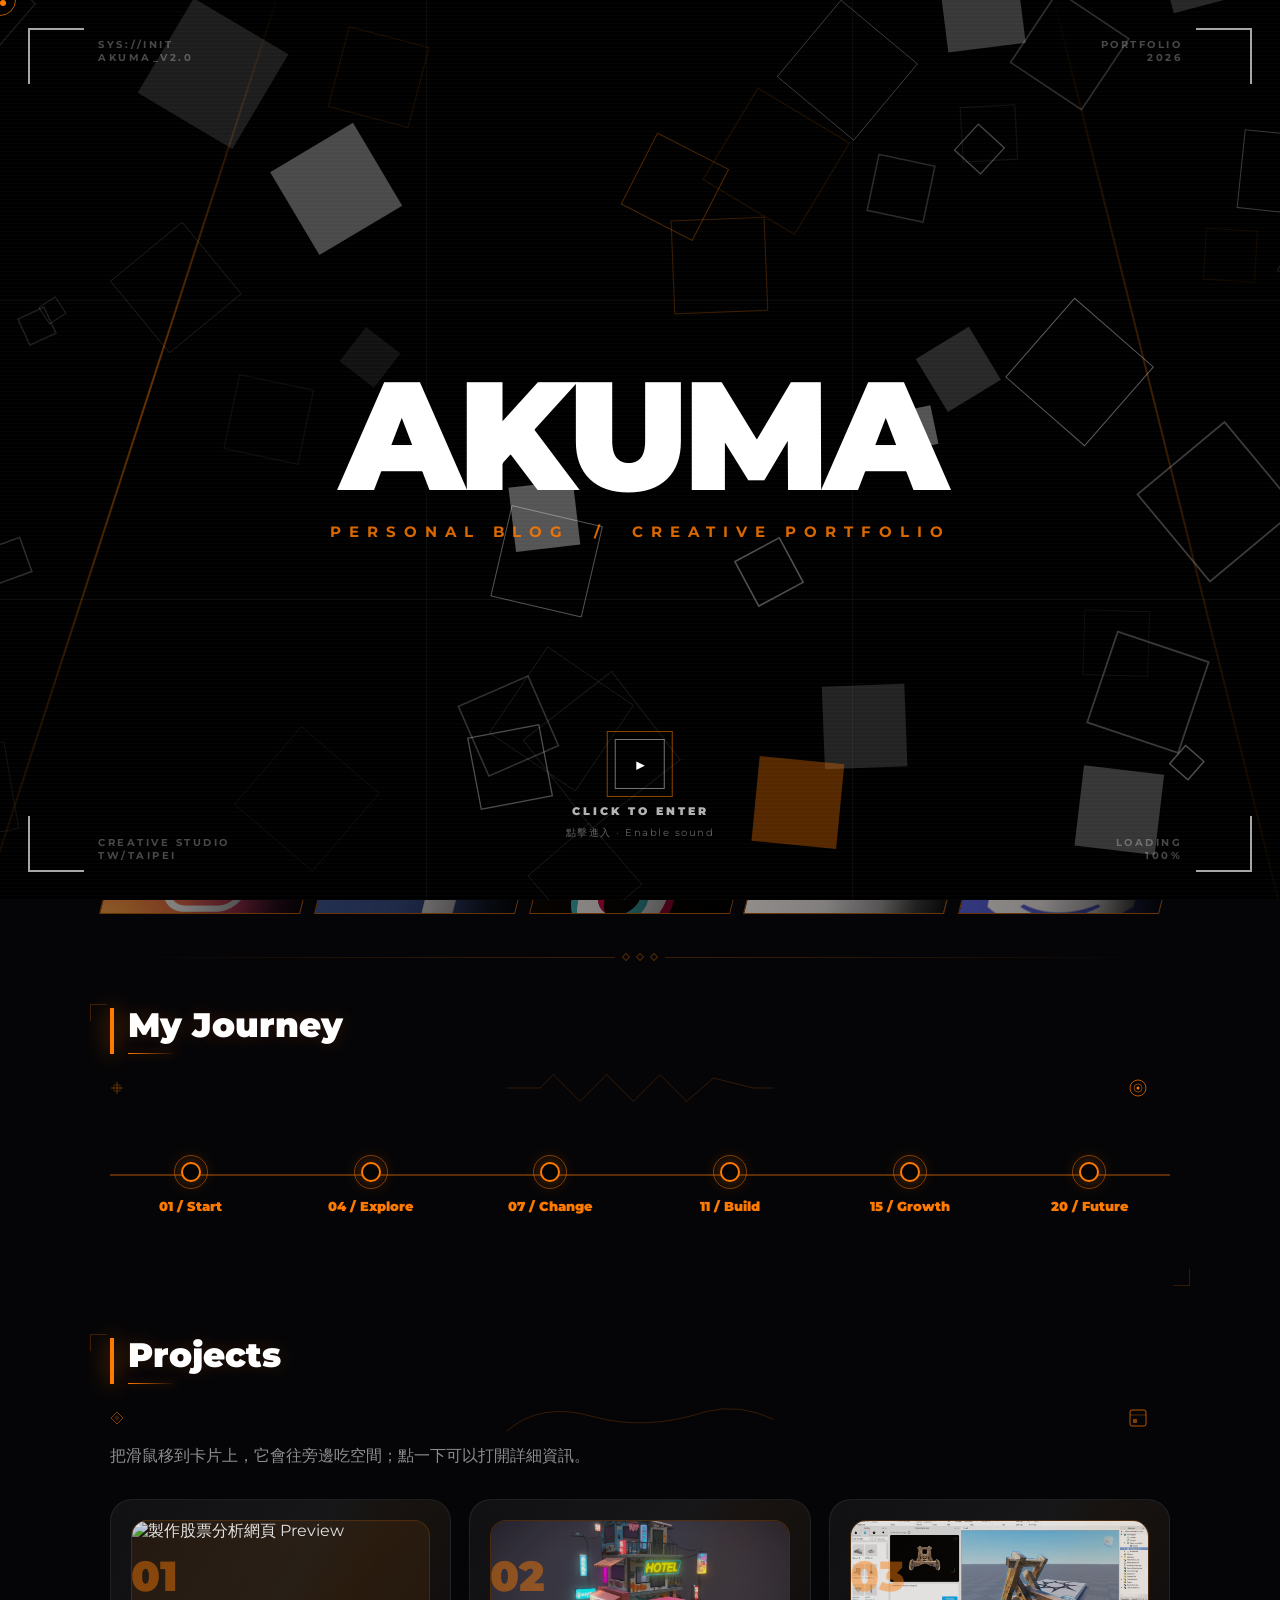
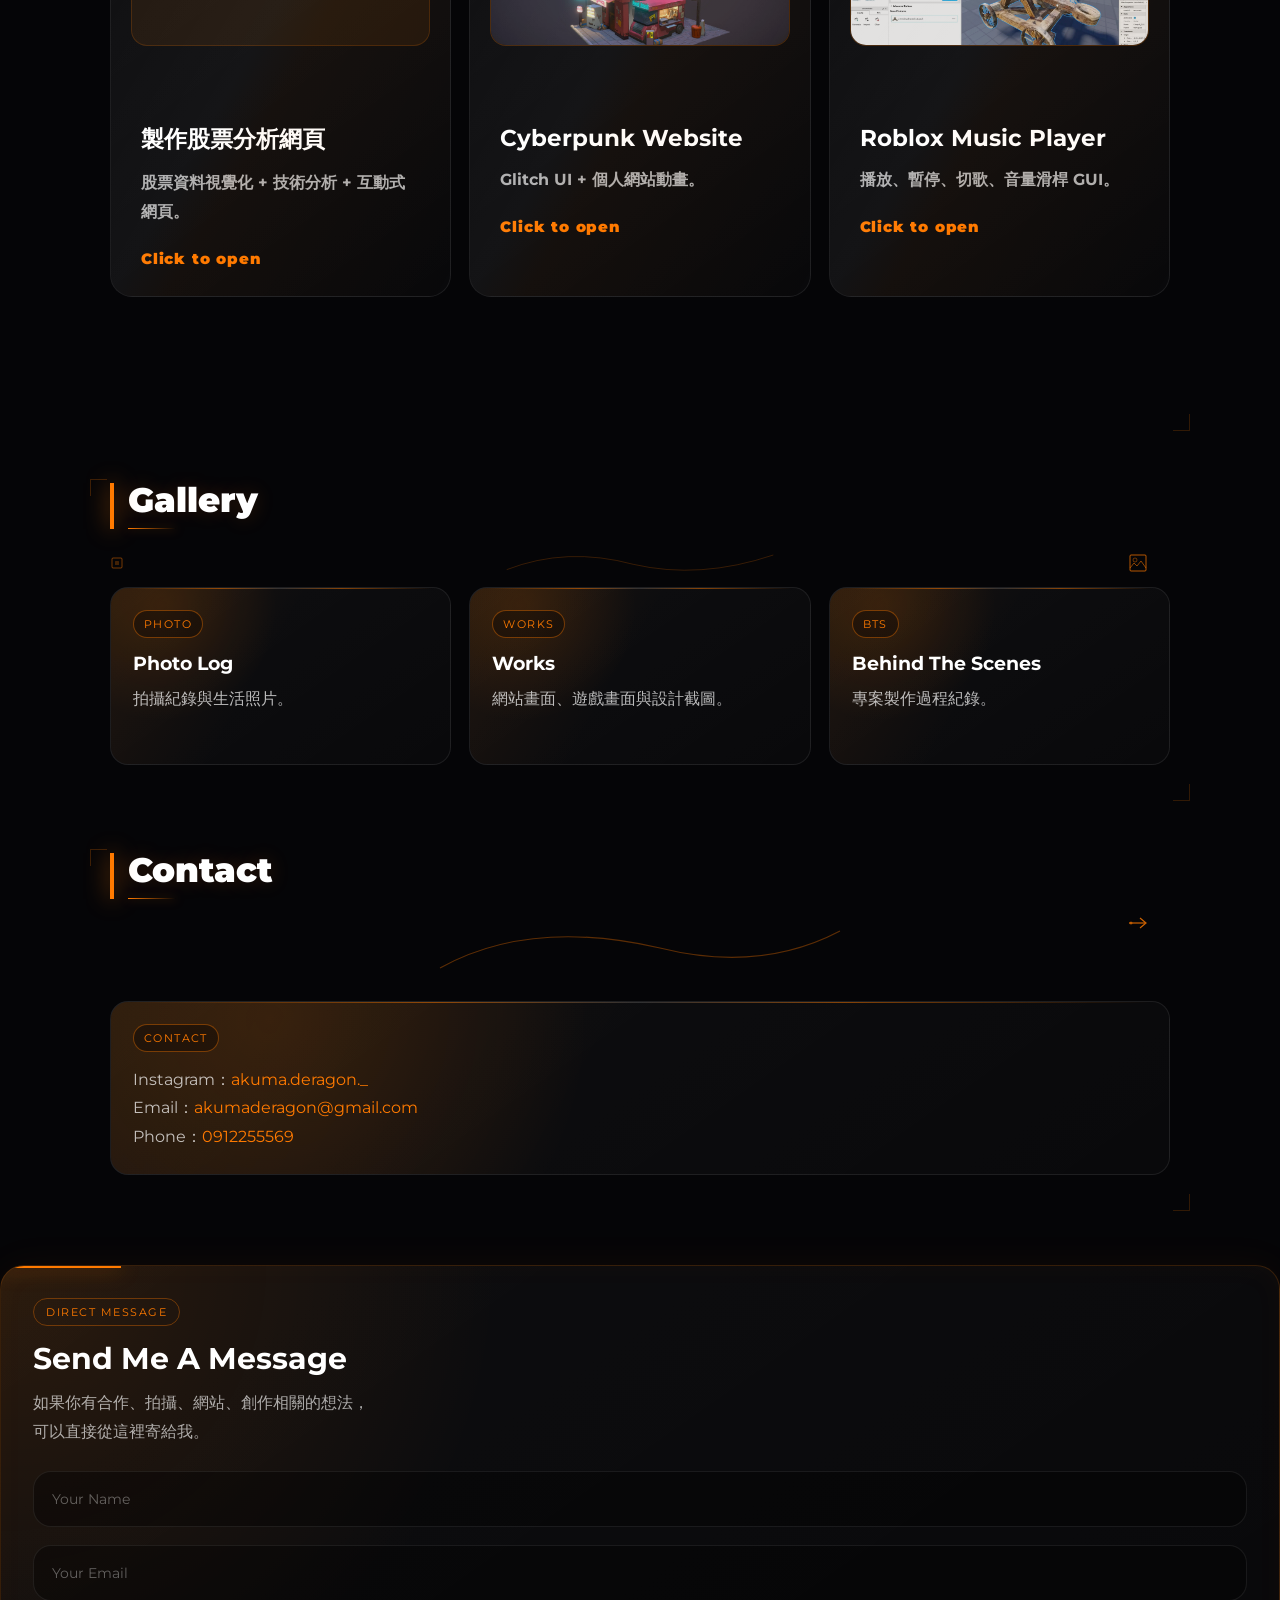
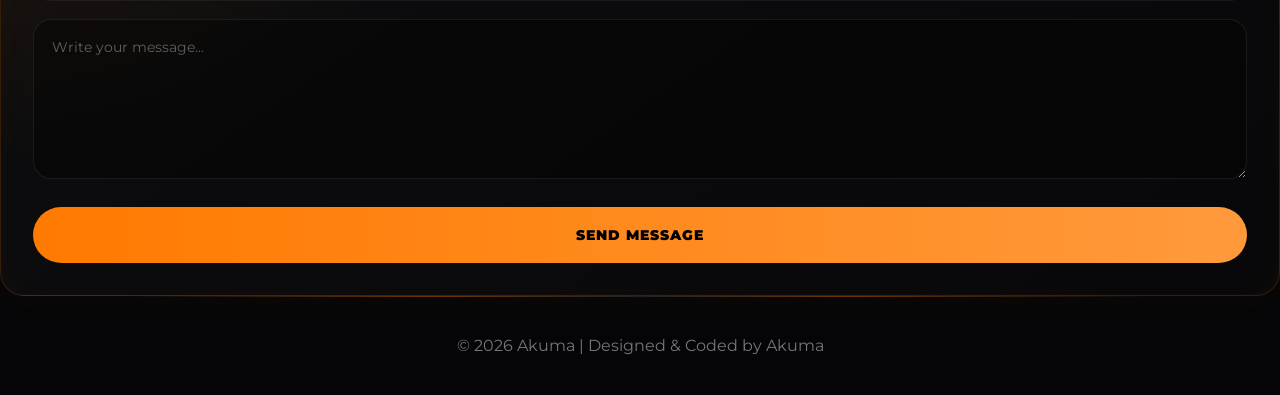
==== commit 93b9d369: "Add files via upload" ====
--- a/index.html
+++ b/index.html
@@ -355,16 +355,16 @@
 
   <div class="projectFlex">
 
-    <div class="projectCard" data-project="pet">
+    <div class="projectCard" data-project="stock">
       <div class="projectPreview">
-        <img src="pet-preview.png" alt="AI Virtual Pet Preview">
+        <img src="Stock.png" alt="製作股票分析網頁 Preview">
       </div>
 
       <div class="projectNumber">01</div>
 
       <div class="projectContent">
-        <h3>AI Virtual Pet</h3>
-        <p>AI 虛擬寵物 + Firebase + 多平台。</p>
+        <h3>製作股票分析網頁</h3>
+        <p>股票資料視覺化 + 技術分析 + 互動式網頁。</p>
         <button class="openProject" type="button">Click to open</button>
       </div>
     </div>
@@ -429,6 +429,10 @@
           <strong id="detailStatus">Building</strong>
         </div>
       </div>
+
+      <a id="detailLink" class="detailLink" href="#" target="_blank" rel="noopener noreferrer">
+        OPEN WEBSITE
+      </a>
     </div>
   </div>
 </section>
@@ -1115,13 +1119,14 @@
 
 /* ── Project detail panel ── */
 const projectData = {
-  pet: {
-    image: "pet-preview.png",
-    title: "AI Virtual Pet",
-    desc: "這是一個 AI 虛擬寵物專案，主要概念是讓使用者可以和自己的虛擬角色聊天、互動、培養關係，之後也可以加入客製化外型、心情系統和跨平台存檔。",
-    type: "Game / App",
-    style: "AI / Cute / Interactive",
-    status: "Planning"
+  stock: {
+    image: "Stock.png",
+    title: "製作股票分析網頁",
+    desc: "這是一個股票分析網頁專案，主要概念是把股票走勢、價格資訊、技術指標和重點數據整理成直覺的視覺化介面，讓使用者可以快速查看市場狀態與分析結果。",
+    type: "Finance Website",
+    style: "Dashboard / Data UI",
+    status: "Building",
+    link: "https://akumaderagon.github.io/SignalBot/"
   },
   cyberpunk: {
     image: "cyberpunk-preview.png",
@@ -1148,6 +1153,7 @@
 const detailType = document.getElementById("detailType");
 const detailStyle = document.getElementById("detailStyle");
 const detailStatus = document.getElementById("detailStatus");
+const detailLink = document.getElementById("detailLink");
 const closeProject = document.querySelector(".closeProject");
 
 document.querySelectorAll(".projectCard").forEach(card=>{
@@ -1162,6 +1168,16 @@
     if(detailType) detailType.textContent = data.type;
     if(detailStyle) detailStyle.textContent = data.style;
     if(detailStatus) detailStatus.textContent = data.status;
+
+    if(detailLink){
+      if(data.link){
+        detailLink.href = data.link;
+        detailLink.style.display = "inline-flex";
+      }else{
+        detailLink.href = "#";
+        detailLink.style.display = "none";
+      }
+    }
 
     if(projectDetail) projectDetail.classList.add("show");
   });
@@ -1264,4 +1280,4 @@
 </script>
 
 </body>
-</html>
+</html>
--- a/個人網站.css
+++ b/個人網站.css
@@ -1289,6 +1289,32 @@
   color:#ff7a00;
 }
 
+.detailLink{
+  display:none;
+  align-items:center;
+  justify-content:center;
+  width:max-content;
+  margin-top:22px;
+  padding:13px 22px;
+  border:1px solid rgba(255,122,0,.55);
+  border-radius:999px;
+  background:rgba(255,122,0,.12);
+  color:#ff7a00;
+  text-decoration:none;
+  font-size:13px;
+  font-weight:900;
+  letter-spacing:1.4px;
+  box-shadow:0 0 22px rgba(255,122,0,.12);
+  transition:.25s ease;
+}
+
+.detailLink:hover{
+  transform:translateY(-2px);
+  border-color:#fff;
+  color:#fff;
+  box-shadow:0 0 28px rgba(255,122,0,.24);
+}
+
 footer{
   text-align:center;
   padding:40px;
@@ -2822,6 +2848,32 @@
 }
 
 /* ── footer 頂線 ── */
+.detailLink{
+  display:none;
+  align-items:center;
+  justify-content:center;
+  width:max-content;
+  margin-top:22px;
+  padding:13px 22px;
+  border:1px solid rgba(255,122,0,.55);
+  border-radius:999px;
+  background:rgba(255,122,0,.12);
+  color:#ff7a00;
+  text-decoration:none;
+  font-size:13px;
+  font-weight:900;
+  letter-spacing:1.4px;
+  box-shadow:0 0 22px rgba(255,122,0,.12);
+  transition:.25s ease;
+}
+
+.detailLink:hover{
+  transform:translateY(-2px);
+  border-color:#fff;
+  color:#fff;
+  box-shadow:0 0 28px rgba(255,122,0,.24);
+}
+
 footer{
   position:relative;
 }
@@ -2854,3 +2906,44 @@
   opacity:1;
 }
 
+```css
+.galleryGrid {
+  display: grid;
+  grid-template-columns: repeat(2, 1fr);
+  gap: 28px;
+  margin-top: 40px;
+}
+
+.galleryItem {
+  background: rgba(255,255,255,.03);
+  border: 1px solid rgba(255,255,255,.08);
+  border-radius: 18px;
+  overflow: hidden;
+  transition: .3s ease;
+}
+
+.galleryItem:hover {
+  transform: translateY(-6px);
+  border-color: #ff7a00;
+  box-shadow: 0 0 30px rgba(255,122,0,.12);
+}
+
+.galleryItem img {
+  width: 100%;
+  height: 320px;
+  object-fit: cover;
+  display: block;
+}
+
+.galleryItem h3 {
+  padding: 18px 20px 8px;
+  font-size: 20px;
+  font-weight: 800;
+}
+
+.galleryItem p {
+  padding: 0 20px 20px;
+  color: rgba(255,255,255,.7);
+  line-height: 1.7;
+}
+```
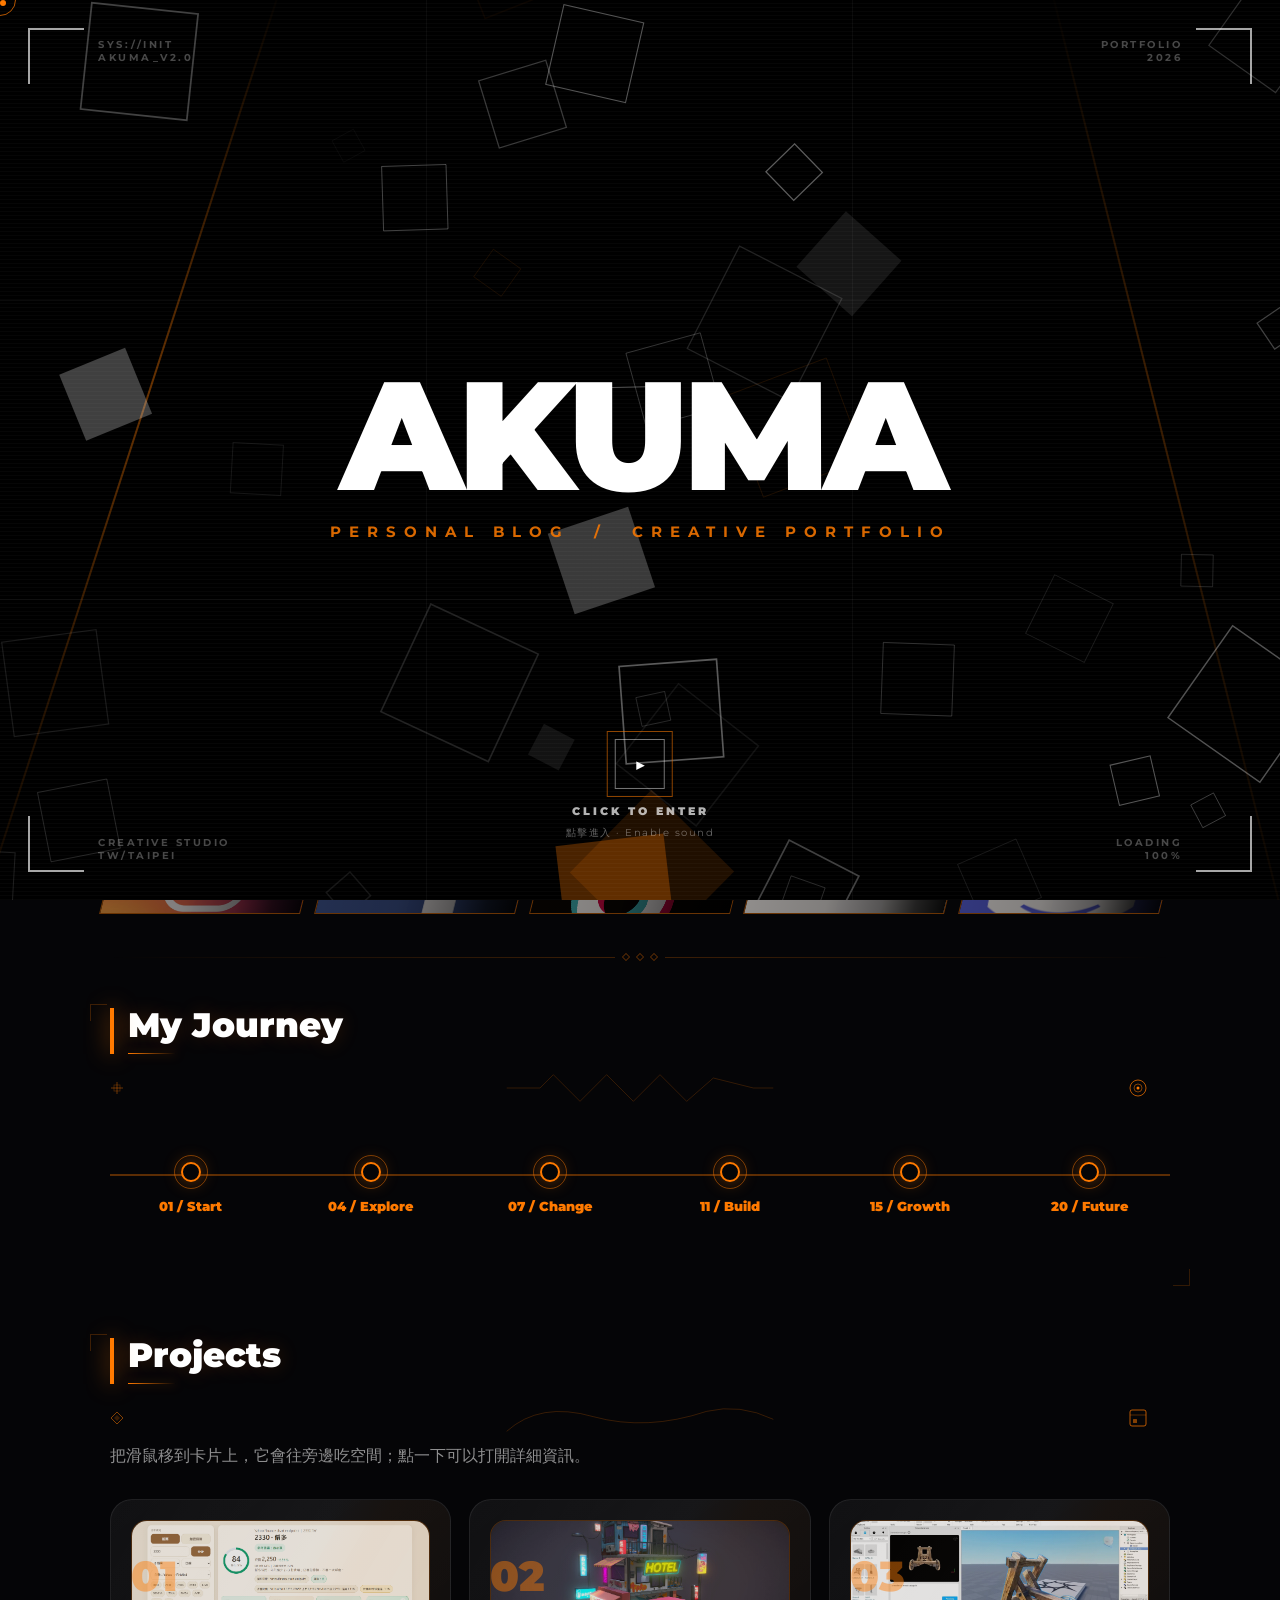
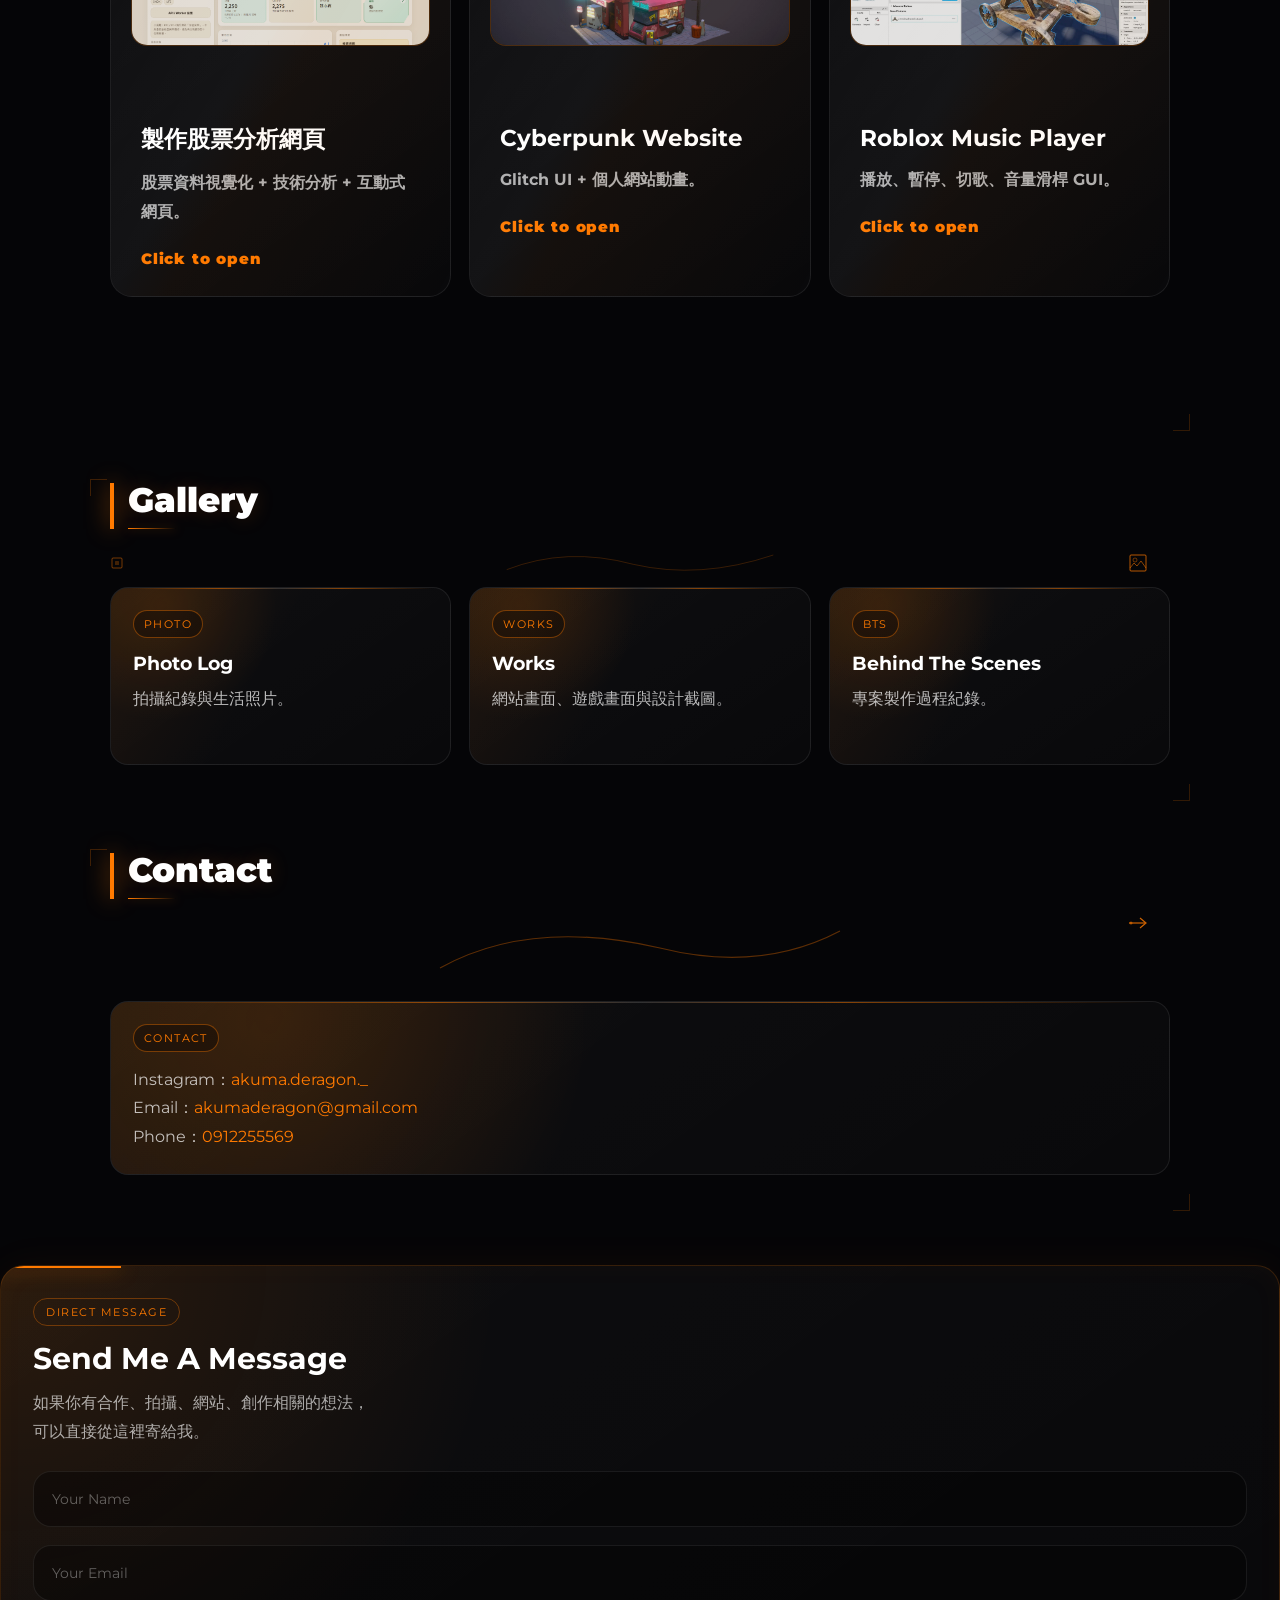
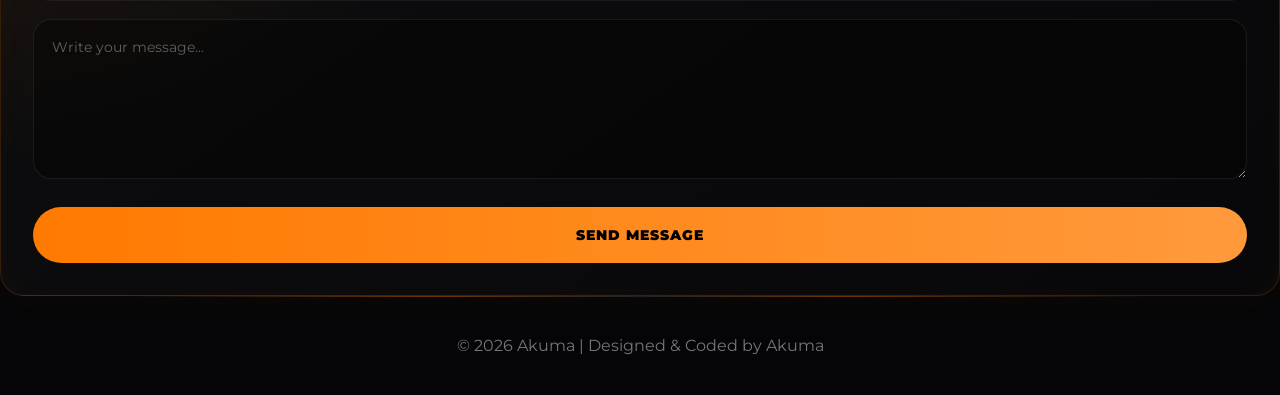
==== commit 54b30d06: "Update index.html" ====
--- a/index.html
+++ b/index.html
@@ -176,9 +176,8 @@
   <div class="aboutBox decoratedBox">
     <div class="boxTag">ABOUT / AKUMA</div>
     <p>
-      我是 Akuma，喜歡做有氛圍、有節奏、有世界觀的作品。<br><br>
-      我的風格偏向 Cyberpunk、Glitch、Dark UI 和 Neon。  
-      我想把網站、影像、遊戲、音樂都做成像一個完整宇宙一樣的東西。
+      我叫蔡奕安，來自台灣喜灣做小創作者。<br><br>  
+      通常喜歡做網站、影像、遊戲、音樂都做成像樣的東西。
     </p>
   </div>
 </section>
@@ -1280,4 +1279,4 @@
 </script>
 
 </body>
-</html>+</html>
